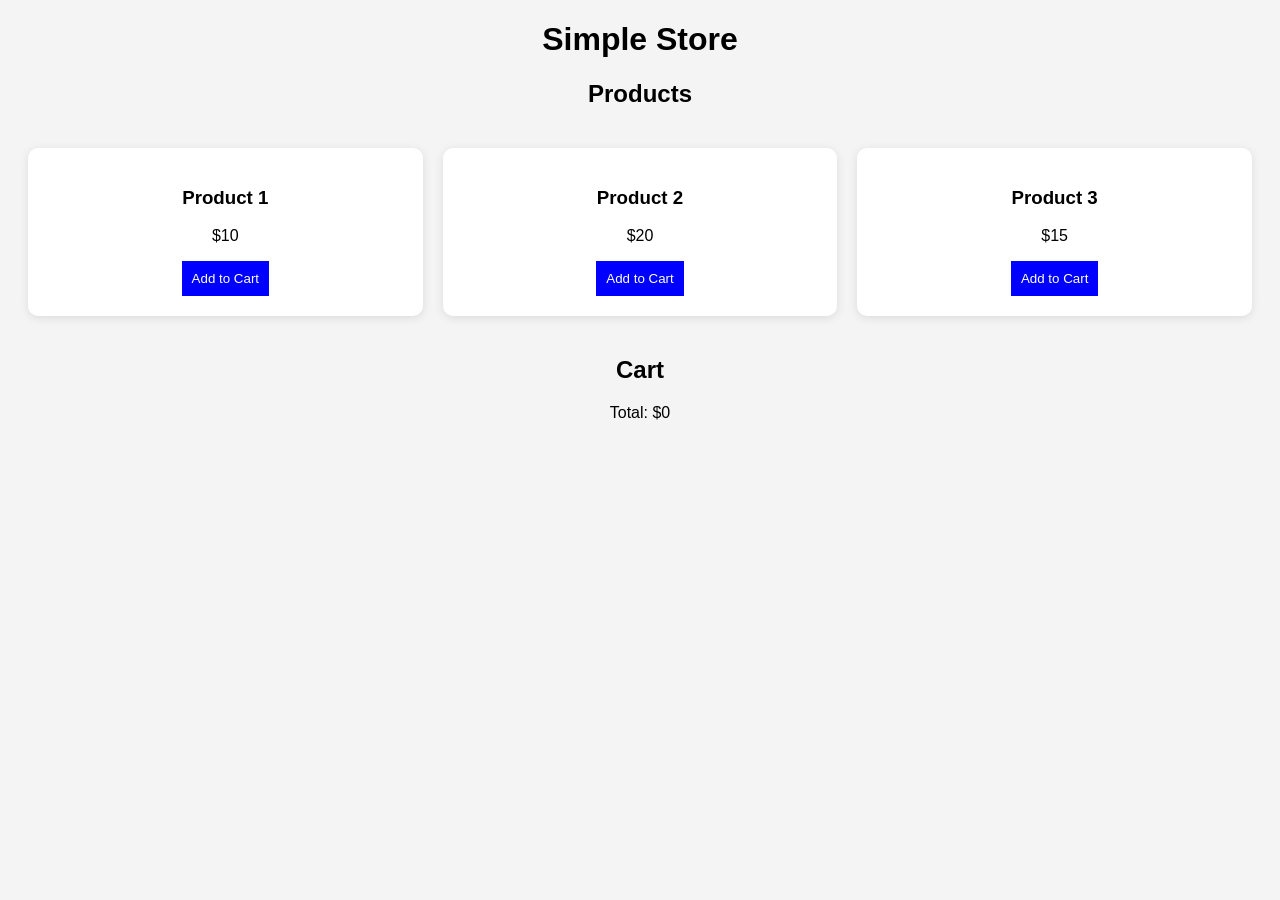
==== index.html @ 12640f28 "Added the html and js for cart for another web page" ====
<!DOCTYPE html>
<html lang="en">

<head>
<meta charset="UTF-8">
<title>Simple Store</title>

<link rel="stylesheet" href="css/style.css">

</head>

<body>

<div class="container">

<h1>Simple Store</h1>

<h2>Products</h2>

<div class="products">

<div class="card">
<h3>Product 1</h3>
<p>$10</p>
<button onclick="addToCart('Product 1',10)">Add to Cart</button>
</div>

<div class="card">
<h3>Product 2</h3>
<p>$20</p>
<button onclick="addToCart('Product 2',20)">Add to Cart</button>
</div>

<div class="card">
<h3>Product 3</h3>
<p>$15</p>
<button onclick="addToCart('Product 3',15)">Add to Cart</button>
</div>

</div>

<h2>Cart</h2>

<div id="cart"></div>

<p class="total">Total: $<span id="total">0</span></p>

</div>

<script src="js/script.js"></script>

</body>
</html>
---- css/style.css ----
body{
font-family: Arial;
background:#f4f4f4;
text-align:center;
}

.products{
display:grid;
grid-template-columns:repeat(3,1fr);
gap:20px;
padding:20px;
}

.card{
background:white;
padding:20px;
border-radius:10px;
box-shadow:0 2px 10px rgba(0,0,0,0.1);
}

button{
padding:10px;
background:blue;
color:white;
border:none;
cursor:pointer;
}

button:hover{
background:darkblue;
}
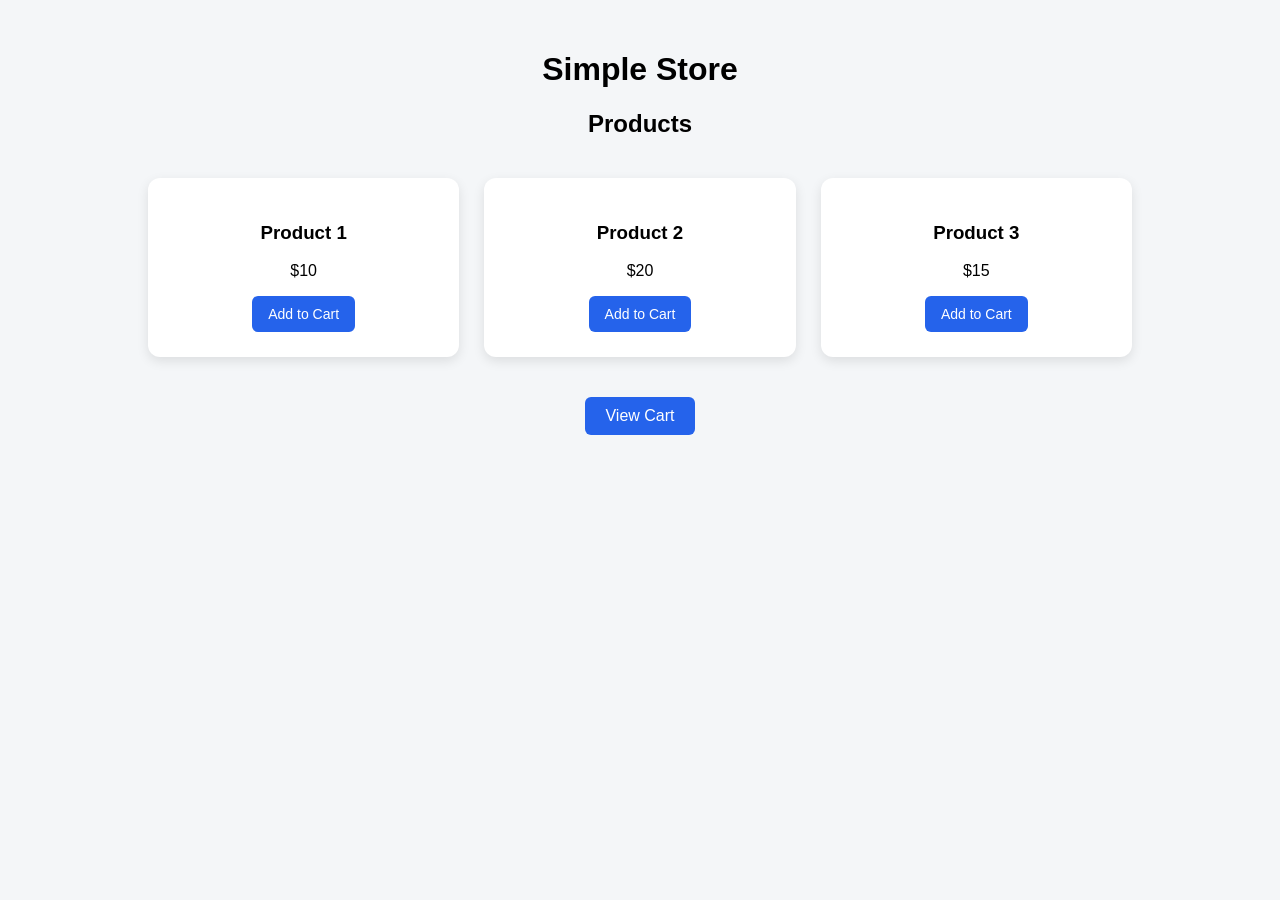
==== commit cf4e7022: "Did changes to the file structure" ====
--- a/index.html
+++ b/index.html
@@ -1,14 +1,10 @@
 <!DOCTYPE html>
 <html lang="en">
-
 <head>
 <meta charset="UTF-8">
 <title>Simple Store</title>
-
 <link rel="stylesheet" href="css/style.css">
-
 </head>
-
 <body>
 
 <div class="container">
@@ -39,15 +35,11 @@
 
 </div>
 
-<h2>Cart</h2>
-
-<div id="cart"></div>
-
-<p class="total">Total: $<span id="total">0</span></p>
+<!-- Go to Cart -->
+<a href="cart.html" class="go-cart">View Cart</a>
 
 </div>
 
 <script src="js/script.js"></script>
-
 </body>
 </html>
--- a/css/style.css
+++ b/css/style.css
@@ -1,31 +1,108 @@
+/* Body */
 body{
-font-family: Arial;
-background:#f4f4f4;
-text-align:center;
+font-family: Arial, sans-serif;
+background:#f4f6f8;
+margin:0;
+padding:0;
 }
 
+/* Center container */
+.container{
+width:80%;
+margin:auto;
+text-align:center;
+padding-top:30px;
+}
+
+/* Products grid */
 .products{
 display:grid;
 grid-template-columns:repeat(3,1fr);
-gap:20px;
+gap:25px;
 padding:20px;
 }
 
+/* Product card */
 .card{
 background:white;
-padding:20px;
-border-radius:10px;
-box-shadow:0 2px 10px rgba(0,0,0,0.1);
+padding:25px;
+border-radius:12px;
+box-shadow:0 4px 12px rgba(0,0,0,0.1);
+transition:transform 0.2s;
 }
 
+/* Card hover */
+.card:hover{
+transform:translateY(-5px);
+}
+
+/* Buttons */
 button{
-padding:10px;
-background:blue;
+padding:10px 16px;
+background:#2563eb;
 color:white;
 border:none;
+border-radius:6px;
 cursor:pointer;
+font-size:14px;
+transition:background 0.2s;
 }
 
 button:hover{
-background:darkblue;
+background:#1e4ed8;
+}
+
+/* Cart items */
+#cart{
+background:white;
+width:60%;
+margin:20px auto;
+padding:20px;
+border-radius:10px;
+box-shadow:0 4px 10px rgba(0,0,0,0.08);
+}
+
+.cart-item{
+display:flex;
+justify-content:space-between;
+align-items:center;
+margin:10px 0;
+}
+
+.total{
+font-weight:bold;
+font-size:18px;
+margin-top:20px;
+}
+
+/* Navigation links */
+.go-cart{
+display:inline-block;
+margin-top:20px;
+padding:10px 20px;
+background:#2563eb;
+color:white;
+border-radius:6px;
+text-decoration:none;
+transition: background 0.2s;
+}
+
+.go-cart:hover{
+background:#1e4ed8;
+}
+
+/* Clear cart button */
+.clear-btn{
+margin-top:10px;
+padding:10px 16px;
+background:#dc2626;
+color:white;
+border:none;
+border-radius:6px;
+cursor:pointer;
+transition:background 0.2s;
+}
+
+.clear-btn:hover{
+background:#b91c1c;
 }
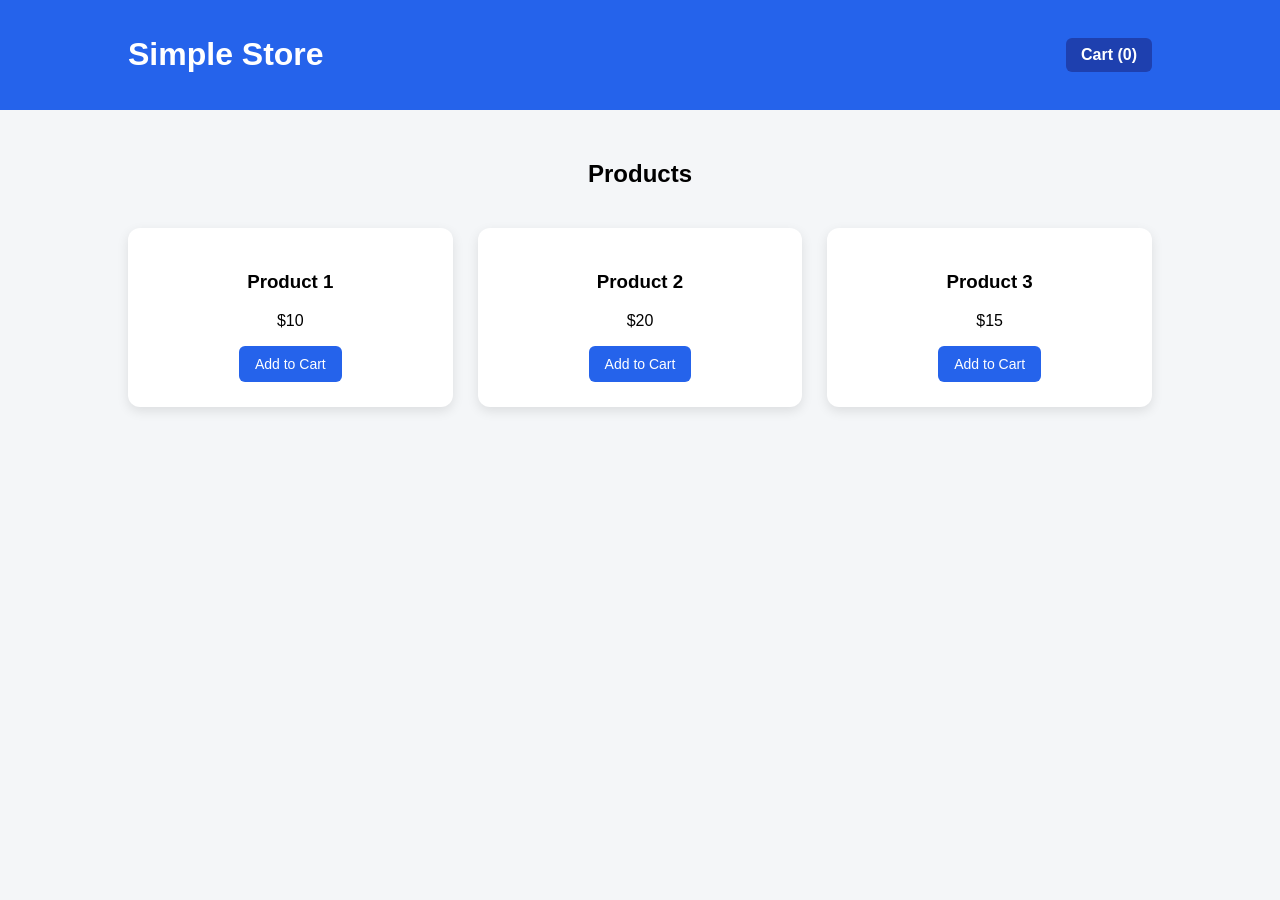
==== commit ff229fa0: "Did some changes to overall files" ====
--- a/index.html
+++ b/index.html
@@ -7,9 +7,15 @@
 </head>
 <body>
 
+<header>
+    <div class="header-container">
+        <h1>Simple Store</h1>
+        <a href="cart.html" class="cart-link">Cart (<span id="cart-count">0</span>)</a>
+    </div>
+</header>
+
+<main>
 <div class="container">
-
-<h1>Simple Store</h1>
 
 <h2>Products</h2>
 
@@ -34,11 +40,8 @@
 </div>
 
 </div>
-
-<!-- Go to Cart -->
-<a href="cart.html" class="go-cart">View Cart</a>
-
 </div>
+</main>
 
 <script src="js/script.js"></script>
 </body>
--- a/css/style.css
+++ b/css/style.css
@@ -1,108 +1,131 @@
 /* Body */
 body{
-font-family: Arial, sans-serif;
-background:#f4f6f8;
-margin:0;
-padding:0;
+    font-family: Arial, sans-serif;
+    background:#f4f6f8;
+    margin:0;
+    padding:0;
 }
 
-/* Center container */
+/* Header */
+header {
+    background: #2563eb;
+    color: white;
+    padding: 15px 0;
+    text-align: center; 
+}
+
+.header-container {
+    width: 80%;
+    margin: auto;
+    display: flex;
+    justify-content: space-between;
+    align-items: center;
+}
+
+.cart-link {
+    color: white;
+    text-decoration: none;
+    font-weight: bold;
+    background: #1e40af;
+    padding: 8px 15px;
+    border-radius: 6px;
+    transition: background 0.2s;
+}
+
+.cart-link:hover {
+    background: #1e3a8a;
+}
+
+/* Main container */
 .container{
-width:80%;
-margin:auto;
-text-align:center;
-padding-top:30px;
+    width:80%;
+    margin:auto;
+    text-align:center;
+    padding:30px 0;
 }
 
 /* Products grid */
 .products{
-display:grid;
-grid-template-columns:repeat(3,1fr);
-gap:25px;
-padding:20px;
+    display:grid;
+    grid-template-columns:repeat(auto-fit, minmax(200px, 1fr));
+    gap:25px;
+    padding:20px 0;
 }
 
 /* Product card */
 .card{
-background:white;
-padding:25px;
-border-radius:12px;
-box-shadow:0 4px 12px rgba(0,0,0,0.1);
-transition:transform 0.2s;
+    background:white;
+    padding:25px;
+    border-radius:12px;
+    box-shadow:0 4px 12px rgba(0,0,0,0.1);
+    transition:transform 0.2s;
 }
 
-/* Card hover */
 .card:hover{
-transform:translateY(-5px);
+    transform:translateY(-5px);
 }
 
 /* Buttons */
 button{
-padding:10px 16px;
-background:#2563eb;
-color:white;
-border:none;
-border-radius:6px;
-cursor:pointer;
-font-size:14px;
-transition:background 0.2s;
+    padding:10px 16px;
+    background:#2563eb;
+    color:white;
+    border:none;
+    border-radius:6px;
+    cursor:pointer;
+    font-size:14px;
+    transition:background 0.2s;
 }
 
 button:hover{
-background:#1e4ed8;
+    background:#1e4ed8;
 }
 
 /* Cart items */
 #cart{
-background:white;
-width:60%;
-margin:20px auto;
-padding:20px;
-border-radius:10px;
-box-shadow:0 4px 10px rgba(0,0,0,0.08);
+    background:white;
+    width:60%;
+    margin:20px auto;
+    padding:20px;
+    border-radius:10px;
+    box-shadow:0 4px 10px rgba(0,0,0,0.08);
 }
 
 .cart-item{
-display:flex;
-justify-content:space-between;
-align-items:center;
-margin:10px 0;
+    display:flex;
+    justify-content:space-between;
+    align-items:center;
+    margin:10px 0;
 }
 
 .total{
-font-weight:bold;
-font-size:18px;
-margin-top:20px;
-}
-
-/* Navigation links */
-.go-cart{
-display:inline-block;
-margin-top:20px;
-padding:10px 20px;
-background:#2563eb;
-color:white;
-border-radius:6px;
-text-decoration:none;
-transition: background 0.2s;
-}
-
-.go-cart:hover{
-background:#1e4ed8;
+    font-weight:bold;
+    font-size:18px;
+    margin-top:20px;
 }
 
 /* Clear cart button */
 .clear-btn{
-margin-top:10px;
-padding:10px 16px;
-background:#dc2626;
-color:white;
-border:none;
-border-radius:6px;
-cursor:pointer;
-transition:background 0.2s;
+    margin-top:10px;
+    padding:10px 16px;
+    background:#dc2626;
+    color:white;
+    border:none;
+    border-radius:6px;
+    cursor:pointer;
+    transition:background 0.2s;
 }
 
 .clear-btn:hover{
-background:#b91c1c;
+    background:#b91c1c;
+}
+
+/* Responsive */
+@media(max-width:768px){
+    .products{
+        grid-template-columns:repeat(auto-fit, minmax(150px, 1fr));
+    }
+    #cart{
+        width:90%;
+    }
 }
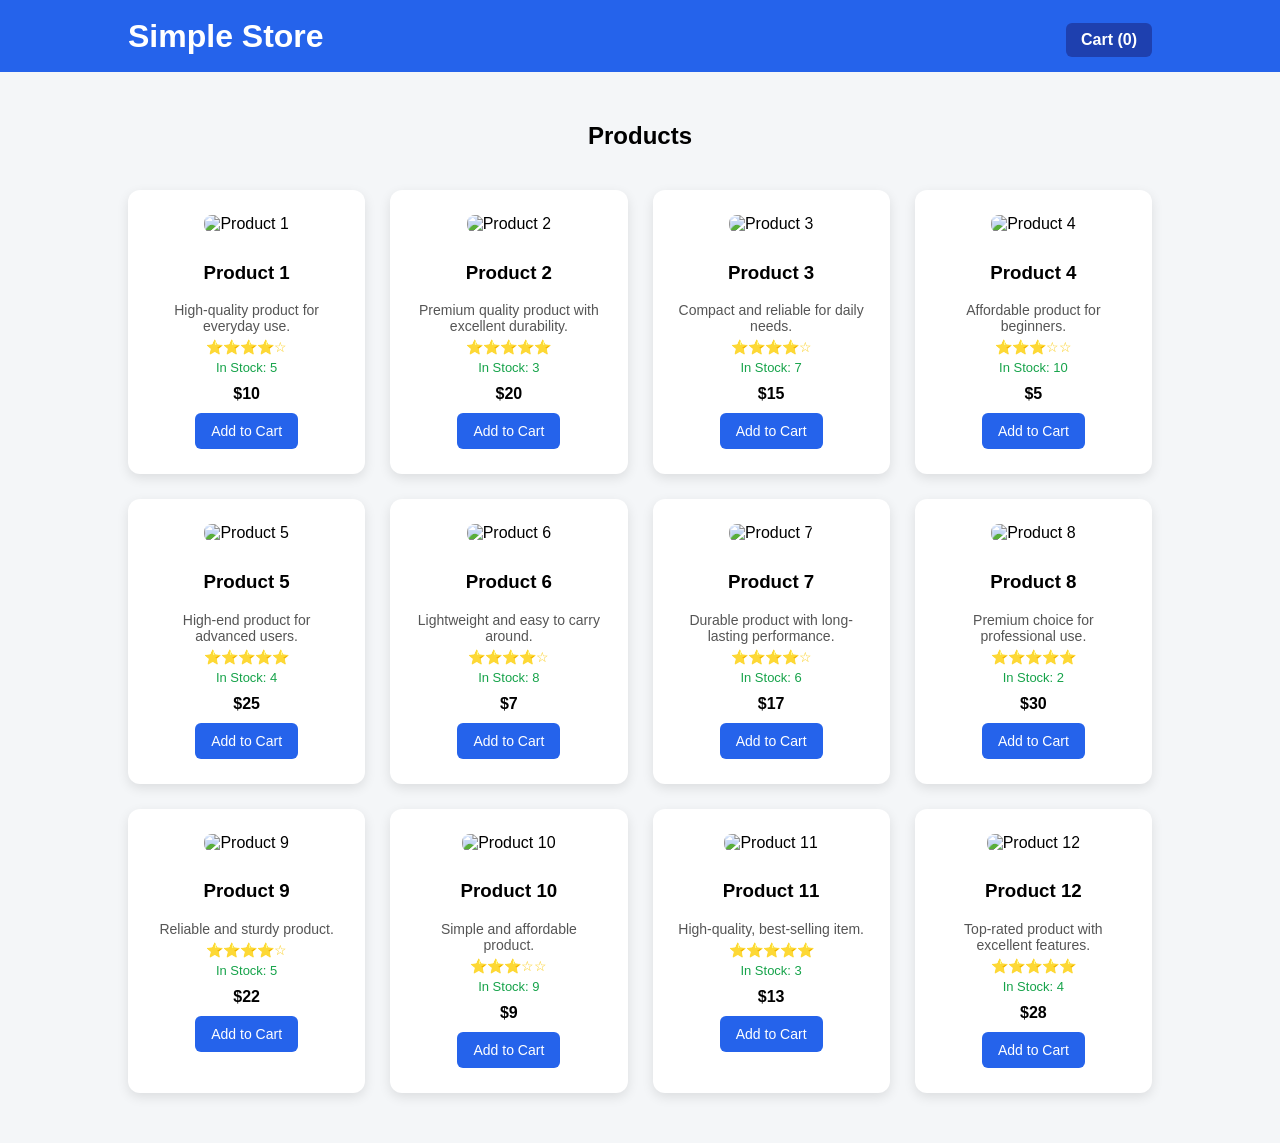
==== commit 8ea00588: "Added more items with descriptions" ====
--- a/index.html
+++ b/index.html
@@ -21,22 +21,136 @@
 
 <div class="products">
 
-<div class="card">
-<h3>Product 1</h3>
-<p>$10</p>
-<button onclick="addToCart('Product 1',10)">Add to Cart</button>
+<!-- Product 1 -->
+<div class="card" data-stock="5">
+    <img src="images/product1.jpg" alt="Product 1" class="product-img">
+    <h3>Product 1</h3>
+    <p class="description">High-quality product for everyday use.</p>
+    <p class="rating">⭐⭐⭐⭐☆</p>
+    <p class="stock">In Stock: <span class="stock-count">5</span></p>
+    <p class="price">$10</p>
+    <button onclick="addToCart(this)">Add to Cart</button>
 </div>
 
-<div class="card">
-<h3>Product 2</h3>
-<p>$20</p>
-<button onclick="addToCart('Product 2',20)">Add to Cart</button>
+<!-- Product 2 -->
+<div class="card" data-stock="3">
+    <img src="images/product2.jpg" alt="Product 2" class="product-img">
+    <h3>Product 2</h3>
+    <p class="description">Premium quality product with excellent durability.</p>
+    <p class="rating">⭐⭐⭐⭐⭐</p>
+    <p class="stock">In Stock: <span class="stock-count">3</span></p>
+    <p class="price">$20</p>
+    <button onclick="addToCart(this)">Add to Cart</button>
 </div>
 
-<div class="card">
-<h3>Product 3</h3>
-<p>$15</p>
-<button onclick="addToCart('Product 3',15)">Add to Cart</button>
+<!-- Product 3 -->
+<div class="card" data-stock="7">
+    <img src="images/product3.jpg" alt="Product 3" class="product-img">
+    <h3>Product 3</h3>
+    <p class="description">Compact and reliable for daily needs.</p>
+    <p class="rating">⭐⭐⭐⭐☆</p>
+    <p class="stock">In Stock: <span class="stock-count">7</span></p>
+    <p class="price">$15</p>
+    <button onclick="addToCart(this)">Add to Cart</button>
+</div>
+
+<!-- Product 4 -->
+<div class="card" data-stock="10">
+    <img src="images/product4.jpg" alt="Product 4" class="product-img">
+    <h3>Product 4</h3>
+    <p class="description">Affordable product for beginners.</p>
+    <p class="rating">⭐⭐⭐☆☆</p>
+    <p class="stock">In Stock: <span class="stock-count">10</span></p>
+    <p class="price">$5</p>
+    <button onclick="addToCart(this)">Add to Cart</button>
+</div>
+
+<!-- Product 5 -->
+<div class="card" data-stock="4">
+    <img src="images/product5.jpg" alt="Product 5" class="product-img">
+    <h3>Product 5</h3>
+    <p class="description">High-end product for advanced users.</p>
+    <p class="rating">⭐⭐⭐⭐⭐</p>
+    <p class="stock">In Stock: <span class="stock-count">4</span></p>
+    <p class="price">$25</p>
+    <button onclick="addToCart(this)">Add to Cart</button>
+</div>
+
+<!-- Product 6 -->
+<div class="card" data-stock="8">
+    <img src="images/product6.jpg" alt="Product 6" class="product-img">
+    <h3>Product 6</h3>
+    <p class="description">Lightweight and easy to carry around.</p>
+    <p class="rating">⭐⭐⭐⭐☆</p>
+    <p class="stock">In Stock: <span class="stock-count">8</span></p>
+    <p class="price">$7</p>
+    <button onclick="addToCart(this)">Add to Cart</button>
+</div>
+
+<!-- Product 7 -->
+<div class="card" data-stock="6">
+    <img src="images/product7.jpg" alt="Product 7" class="product-img">
+    <h3>Product 7</h3>
+    <p class="description">Durable product with long-lasting performance.</p>
+    <p class="rating">⭐⭐⭐⭐☆</p>
+    <p class="stock">In Stock: <span class="stock-count">6</span></p>
+    <p class="price">$17</p>
+    <button onclick="addToCart(this)">Add to Cart</button>
+</div>
+
+<!-- Product 8 -->
+<div class="card" data-stock="2">
+    <img src="images/product8.jpg" alt="Product 8" class="product-img">
+    <h3>Product 8</h3>
+    <p class="description">Premium choice for professional use.</p>
+    <p class="rating">⭐⭐⭐⭐⭐</p>
+    <p class="stock">In Stock: <span class="stock-count">2</span></p>
+    <p class="price">$30</p>
+    <button onclick="addToCart(this)">Add to Cart</button>
+</div>
+
+<!-- Product 9 -->
+<div class="card" data-stock="5">
+    <img src="images/product9.jpg" alt="Product 9" class="product-img">
+    <h3>Product 9</h3>
+    <p class="description">Reliable and sturdy product.</p>
+    <p class="rating">⭐⭐⭐⭐☆</p>
+    <p class="stock">In Stock: <span class="stock-count">5</span></p>
+    <p class="price">$22</p>
+    <button onclick="addToCart(this)">Add to Cart</button>
+</div>
+
+<!-- Product 10 -->
+<div class="card" data-stock="9">
+    <img src="images/product10.jpg" alt="Product 10" class="product-img">
+    <h3>Product 10</h3>
+    <p class="description">Simple and affordable product.</p>
+    <p class="rating">⭐⭐⭐☆☆</p>
+    <p class="stock">In Stock: <span class="stock-count">9</span></p>
+    <p class="price">$9</p>
+    <button onclick="addToCart(this)">Add to Cart</button>
+</div>
+
+<!-- Product 11 -->
+<div class="card" data-stock="3">
+    <img src="images/product11.jpg" alt="Product 11" class="product-img">
+    <h3>Product 11</h3>
+    <p class="description">High-quality, best-selling item.</p>
+    <p class="rating">⭐⭐⭐⭐⭐</p>
+    <p class="stock">In Stock: <span class="stock-count">3</span></p>
+    <p class="price">$13</p>
+    <button onclick="addToCart(this)">Add to Cart</button>
+</div>
+
+<!-- Product 12 -->
+<div class="card" data-stock="4">
+    <img src="images/product12.jpg" alt="Product 12" class="product-img">
+    <h3>Product 12</h3>
+    <p class="description">Top-rated product with excellent features.</p>
+    <p class="rating">⭐⭐⭐⭐⭐</p>
+    <p class="stock">In Stock: <span class="stock-count">4</span></p>
+    <p class="price">$28</p>
+    <button onclick="addToCart(this)">Add to Cart</button>
 </div>
 
 </div>
--- a/css/style.css
+++ b/css/style.css
@@ -1,4 +1,4 @@
-/* Body */
+
 body{
     font-family: Arial, sans-serif;
     background:#f4f6f8;
@@ -11,18 +11,23 @@
     background: #2563eb;
     color: white;
     padding: 15px 0;
-    text-align: center; 
 }
 
 .header-container {
     width: 80%;
     margin: auto;
     display: flex;
-    justify-content: space-between;
+    justify-content: space-between; /* left-right alignment */
     align-items: center;
 }
 
+header h1 {
+    margin:0;
+}
+
 .cart-link {
+    display: inline-block;
+    margin-top: 8px; /* space below title */
     color: white;
     text-decoration: none;
     font-weight: bold;
@@ -44,7 +49,8 @@
     padding:30px 0;
 }
 
-/* Products grid */
+/* ---------------------------------- */
+/* Products Grid */
 .products{
     display:grid;
     grid-template-columns:repeat(auto-fit, minmax(200px, 1fr));
@@ -65,6 +71,43 @@
     transform:translateY(-5px);
 }
 
+/* Product image */
+.product-img{
+    width:100%;
+    height:180px;
+    object-fit:cover;
+    border-radius:8px;
+    margin-bottom:10px;
+}
+
+/* Product description */
+.description{
+    font-size:14px;
+    color:#555;
+    margin:5px 0;
+}
+
+/* Product rating */
+.rating{
+    color:#facc15; /* yellow stars */
+    font-size:14px;
+    margin:5px 0;
+}
+
+/* Stock info */
+.stock{
+    font-size:13px;
+    color:#16a34a; /* green */
+    margin:5px 0;
+}
+
+/* Price */
+.price{
+    font-weight:bold;
+    font-size:16px;
+    margin:10px 0;
+}
+
 /* Buttons */
 button{
     padding:10px 16px;
@@ -81,7 +124,24 @@
     background:#1e4ed8;
 }
 
-/* Cart items */
+/* Links styled as buttons */
+a.go-cart{
+    display:inline-block;
+    margin-top:20px;
+    padding:10px 20px;
+    background:#2563eb;
+    color:white;
+    border-radius:6px;
+    text-decoration:none;
+    transition: background 0.2s;
+}
+
+a.go-cart:hover{
+    background:#1e4ed8;
+}
+
+/* ---------------------------------- */
+/* Cart Page */
 #cart{
     background:white;
     width:60%;
@@ -91,13 +151,54 @@
     box-shadow:0 4px 10px rgba(0,0,0,0.08);
 }
 
+/* Cart items */
 .cart-item{
     display:flex;
     justify-content:space-between;
     align-items:center;
-    margin:10px 0;
-}
-
+    padding:10px 0;
+    border-bottom:1px solid #e0e0e0;
+}
+
+.cart-item-left{
+    display:flex;
+    align-items:center;
+}
+
+.cart-item-right{
+    display:flex;
+    align-items:center;
+    gap:10px;
+}
+
+/* Cart item image */
+.cart-img{
+    width:80px;
+    height:80px;
+    object-fit:cover;
+    border-radius:6px;
+    margin-right:10px;
+}
+
+.cart-name{
+    font-weight:bold;
+    margin:0;
+}
+
+.cart-price{
+    margin:0;
+    color:#2563eb;
+}
+
+/* Quantity input */
+.cart-item-right input[type=number]{
+    width:50px;
+    padding:5px;
+    border-radius:5px;
+    border:1px solid #ccc;
+}
+
+/* Total amount */
 .total{
     font-weight:bold;
     font-size:18px;
@@ -120,7 +221,6 @@
     background:#b91c1c;
 }
 
-/* Responsive */
 @media(max-width:768px){
     .products{
         grid-template-columns:repeat(auto-fit, minmax(150px, 1fr));
@@ -128,4 +228,11 @@
     #cart{
         width:90%;
     }
+    .cart-item{
+        flex-direction:column;
+        align-items:flex-start;
+    }
+    .cart-item-right{
+        margin-top:10px;
+    }
 }
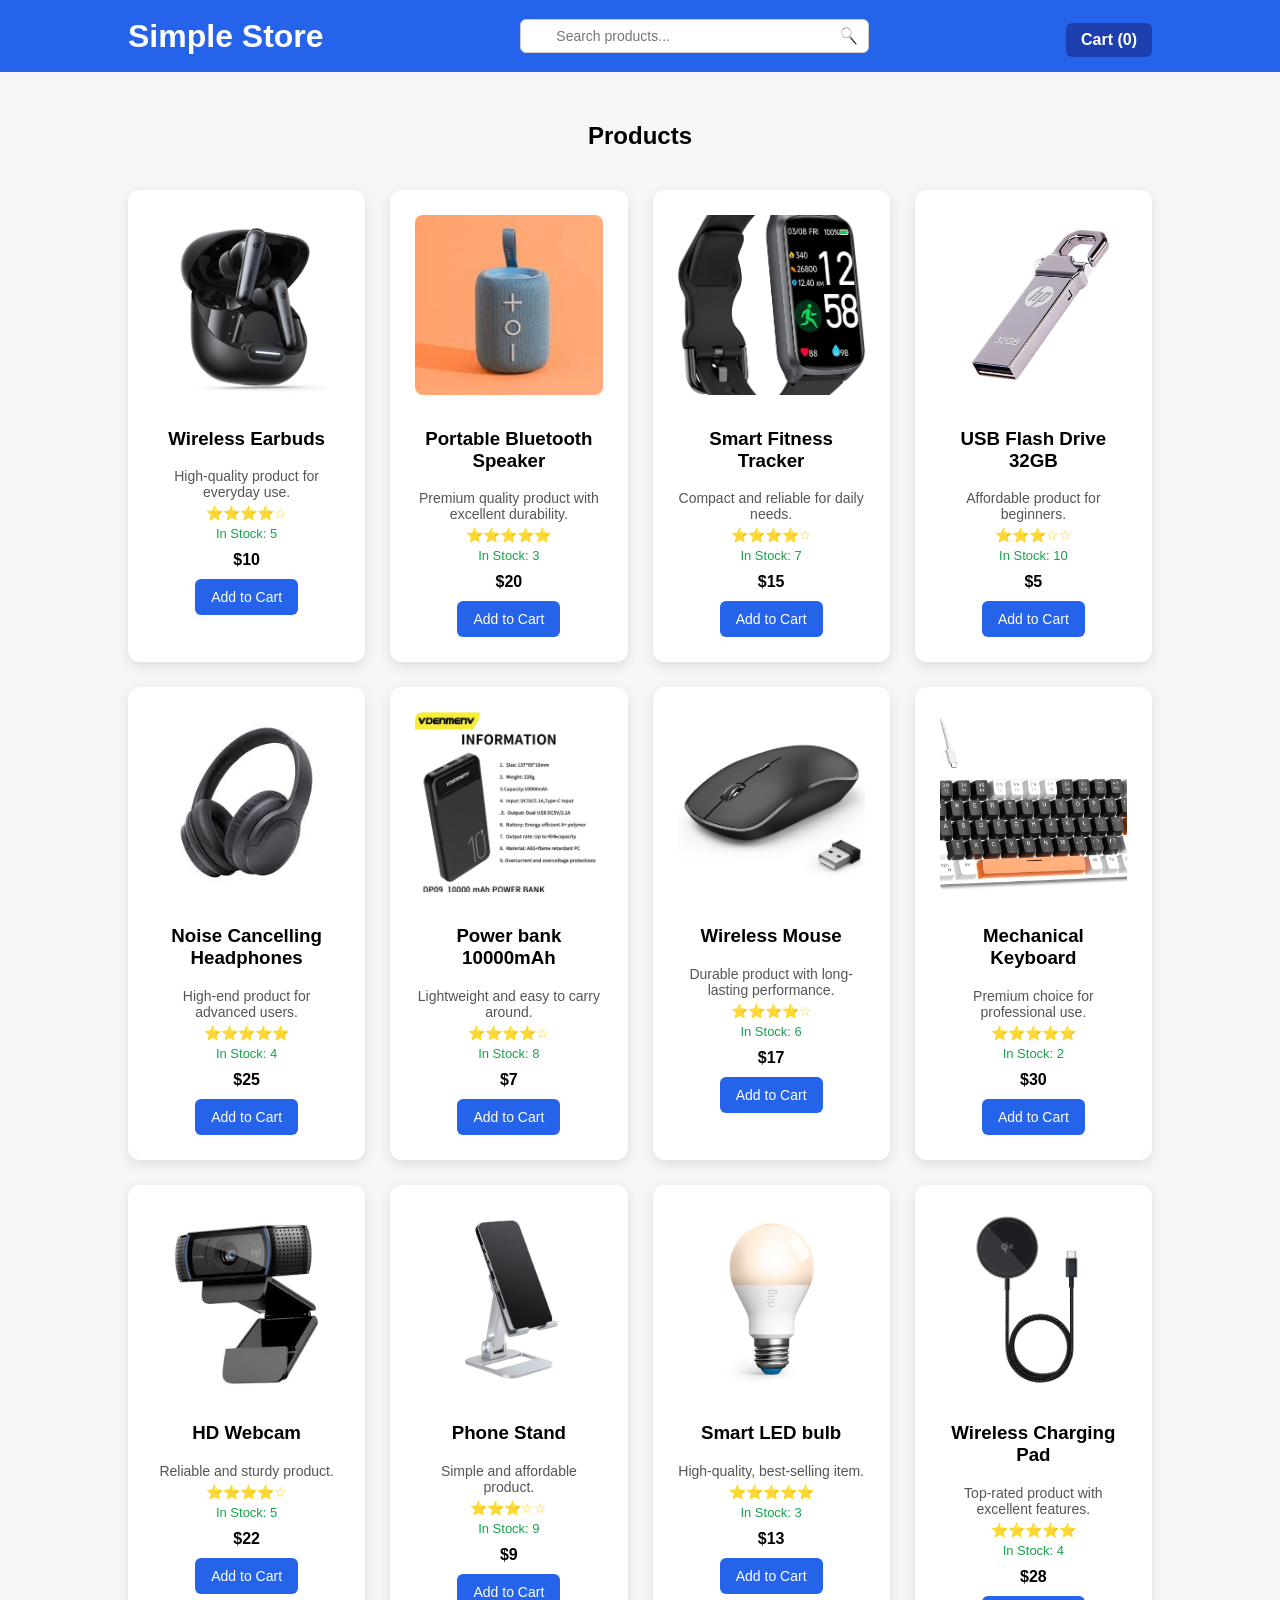
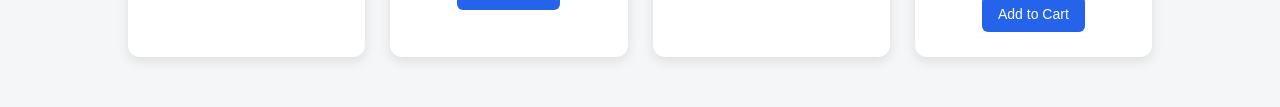
==== commit 63ceb636: "Added hover effect and number of items to be shown in the cart page" ====
--- a/index.html
+++ b/index.html
@@ -10,9 +10,14 @@
 <header>
     <div class="header-container">
         <h1>Simple Store</h1>
+
+        <!-- Search Bar -->
+        <input type="text" id="searchInput" placeholder="Search products..." onkeyup="searchProducts()">
+
         <a href="cart.html" class="cart-link">Cart (<span id="cart-count">0</span>)</a>
     </div>
 </header>
+
 
 <main>
 <div class="container">
@@ -23,8 +28,8 @@
 
 <!-- Product 1 -->
 <div class="card" data-stock="5">
-    <img src="images/product1.jpg" alt="Product 1" class="product-img">
-    <h3>Product 1</h3>
+    <img src="images/product1.jpg" alt="Wireless Earbuds" class="product-img">
+    <h3>Wireless Earbuds</h3>
     <p class="description">High-quality product for everyday use.</p>
     <p class="rating">⭐⭐⭐⭐☆</p>
     <p class="stock">In Stock: <span class="stock-count">5</span></p>
@@ -34,8 +39,8 @@
 
 <!-- Product 2 -->
 <div class="card" data-stock="3">
-    <img src="images/product2.jpg" alt="Product 2" class="product-img">
-    <h3>Product 2</h3>
+    <img src="images/product2.jpg" alt="Portable Bluetooth Speaker" class="product-img">
+    <h3>Portable Bluetooth Speaker</h3>
     <p class="description">Premium quality product with excellent durability.</p>
     <p class="rating">⭐⭐⭐⭐⭐</p>
     <p class="stock">In Stock: <span class="stock-count">3</span></p>
@@ -45,8 +50,8 @@
 
 <!-- Product 3 -->
 <div class="card" data-stock="7">
-    <img src="images/product3.jpg" alt="Product 3" class="product-img">
-    <h3>Product 3</h3>
+    <img src="images/product3.jpg" alt="Smart Fitness Tracker" class="product-img">
+    <h3>Smart Fitness Tracker</h3>
     <p class="description">Compact and reliable for daily needs.</p>
     <p class="rating">⭐⭐⭐⭐☆</p>
     <p class="stock">In Stock: <span class="stock-count">7</span></p>
@@ -56,8 +61,8 @@
 
 <!-- Product 4 -->
 <div class="card" data-stock="10">
-    <img src="images/product4.jpg" alt="Product 4" class="product-img">
-    <h3>Product 4</h3>
+    <img src="images/product4.jpg" alt="USB Flash Drive 32GB" class="product-img">
+    <h3>USB Flash Drive 32GB</h3>
     <p class="description">Affordable product for beginners.</p>
     <p class="rating">⭐⭐⭐☆☆</p>
     <p class="stock">In Stock: <span class="stock-count">10</span></p>
@@ -67,8 +72,8 @@
 
 <!-- Product 5 -->
 <div class="card" data-stock="4">
-    <img src="images/product5.jpg" alt="Product 5" class="product-img">
-    <h3>Product 5</h3>
+    <img src="images/product5.jpg" alt="Noise Cancelling Headphones" class="product-img">
+    <h3>Noise Cancelling Headphones</h3>
     <p class="description">High-end product for advanced users.</p>
     <p class="rating">⭐⭐⭐⭐⭐</p>
     <p class="stock">In Stock: <span class="stock-count">4</span></p>
@@ -78,8 +83,8 @@
 
 <!-- Product 6 -->
 <div class="card" data-stock="8">
-    <img src="images/product6.jpg" alt="Product 6" class="product-img">
-    <h3>Product 6</h3>
+    <img src="images/product6.jpg" alt="Power bank 10000mAh" class="product-img">
+    <h3>Power bank 10000mAh</h3>
     <p class="description">Lightweight and easy to carry around.</p>
     <p class="rating">⭐⭐⭐⭐☆</p>
     <p class="stock">In Stock: <span class="stock-count">8</span></p>
@@ -89,8 +94,8 @@
 
 <!-- Product 7 -->
 <div class="card" data-stock="6">
-    <img src="images/product7.jpg" alt="Product 7" class="product-img">
-    <h3>Product 7</h3>
+    <img src="images/product7.jpg" alt="Wireless Mouse" class="product-img">
+    <h3>Wireless Mouse</h3>
     <p class="description">Durable product with long-lasting performance.</p>
     <p class="rating">⭐⭐⭐⭐☆</p>
     <p class="stock">In Stock: <span class="stock-count">6</span></p>
@@ -100,8 +105,8 @@
 
 <!-- Product 8 -->
 <div class="card" data-stock="2">
-    <img src="images/product8.jpg" alt="Product 8" class="product-img">
-    <h3>Product 8</h3>
+    <img src="images/product8.jpg" alt="Mechanical Keyboard" class="product-img">
+    <h3>Mechanical Keyboard</h3>
     <p class="description">Premium choice for professional use.</p>
     <p class="rating">⭐⭐⭐⭐⭐</p>
     <p class="stock">In Stock: <span class="stock-count">2</span></p>
@@ -111,8 +116,8 @@
 
 <!-- Product 9 -->
 <div class="card" data-stock="5">
-    <img src="images/product9.jpg" alt="Product 9" class="product-img">
-    <h3>Product 9</h3>
+    <img src="images/product9.jpg" alt="HD Webcam" class="product-img">
+    <h3>HD Webcam</h3>
     <p class="description">Reliable and sturdy product.</p>
     <p class="rating">⭐⭐⭐⭐☆</p>
     <p class="stock">In Stock: <span class="stock-count">5</span></p>
@@ -122,8 +127,8 @@
 
 <!-- Product 10 -->
 <div class="card" data-stock="9">
-    <img src="images/product10.jpg" alt="Product 10" class="product-img">
-    <h3>Product 10</h3>
+    <img src="images/product10.jpg" alt="Phone Stand" class="product-img">
+    <h3>Phone Stand</h3>
     <p class="description">Simple and affordable product.</p>
     <p class="rating">⭐⭐⭐☆☆</p>
     <p class="stock">In Stock: <span class="stock-count">9</span></p>
@@ -133,8 +138,8 @@
 
 <!-- Product 11 -->
 <div class="card" data-stock="3">
-    <img src="images/product11.jpg" alt="Product 11" class="product-img">
-    <h3>Product 11</h3>
+    <img src="images/product11.jpg" alt="Smart LED bulb" class="product-img">
+    <h3>Smart LED bulb</h3>
     <p class="description">High-quality, best-selling item.</p>
     <p class="rating">⭐⭐⭐⭐⭐</p>
     <p class="stock">In Stock: <span class="stock-count">3</span></p>
@@ -144,8 +149,8 @@
 
 <!-- Product 12 -->
 <div class="card" data-stock="4">
-    <img src="images/product12.jpg" alt="Product 12" class="product-img">
-    <h3>Product 12</h3>
+    <img src="images/product12.jpg" alt="Wireless Charging Pad" class="product-img">
+    <h3>Wireless Charging Pad</h3>
     <p class="description">Top-rated product with excellent features.</p>
     <p class="rating">⭐⭐⭐⭐⭐</p>
     <p class="stock">In Stock: <span class="stock-count">4</span></p>
--- a/css/style.css
+++ b/css/style.css
@@ -13,12 +13,36 @@
     padding: 15px 0;
 }
 
-.header-container {
-    width: 80%;
-    margin: auto;
-    display: flex;
-    justify-content: space-between; /* left-right alignment */
-    align-items: center;
+.header-container{
+    width:80%;
+    margin:auto;
+    display:flex;
+    align-items:center;
+    justify-content:space-between;
+}
+#searchInput {
+    width: 300px;
+    padding: 8px 12px 8px 35px; /* top 8px, right 12px, bottom 8px, left 35px for icon */
+    border-radius: 6px;
+    border: 1px solid #ccc;
+    font-size: 14px;
+    background-image: url('../images/search-icon.jpg'); 
+    background-size: 18px 18px; /* size of icon */
+    background-repeat: no-repeat;
+    background-position: right 10px center; 
+}
+/* Responsive search bar */
+@media(max-width:768px){
+    #searchInput {
+        width: 150px;
+    }
+}
+
+/* Responsive search bar */
+@media(max-width:768px){
+    #searchInput{
+        width:150px;
+    }
 }
 
 header h1 {
@@ -160,6 +184,11 @@
     border-bottom:1px solid #e0e0e0;
 }
 
+.cart-item:hover {
+    background-color: #f0f4ff; /* Light blue background on hover */
+    transform: translateY(-3px); /* Slight lift effect */
+    box-shadow: 0 4px 12px rgba(0,0,0,0.1); /* Subtle shadow */
+}
 .cart-item-left{
     display:flex;
     align-items:center;
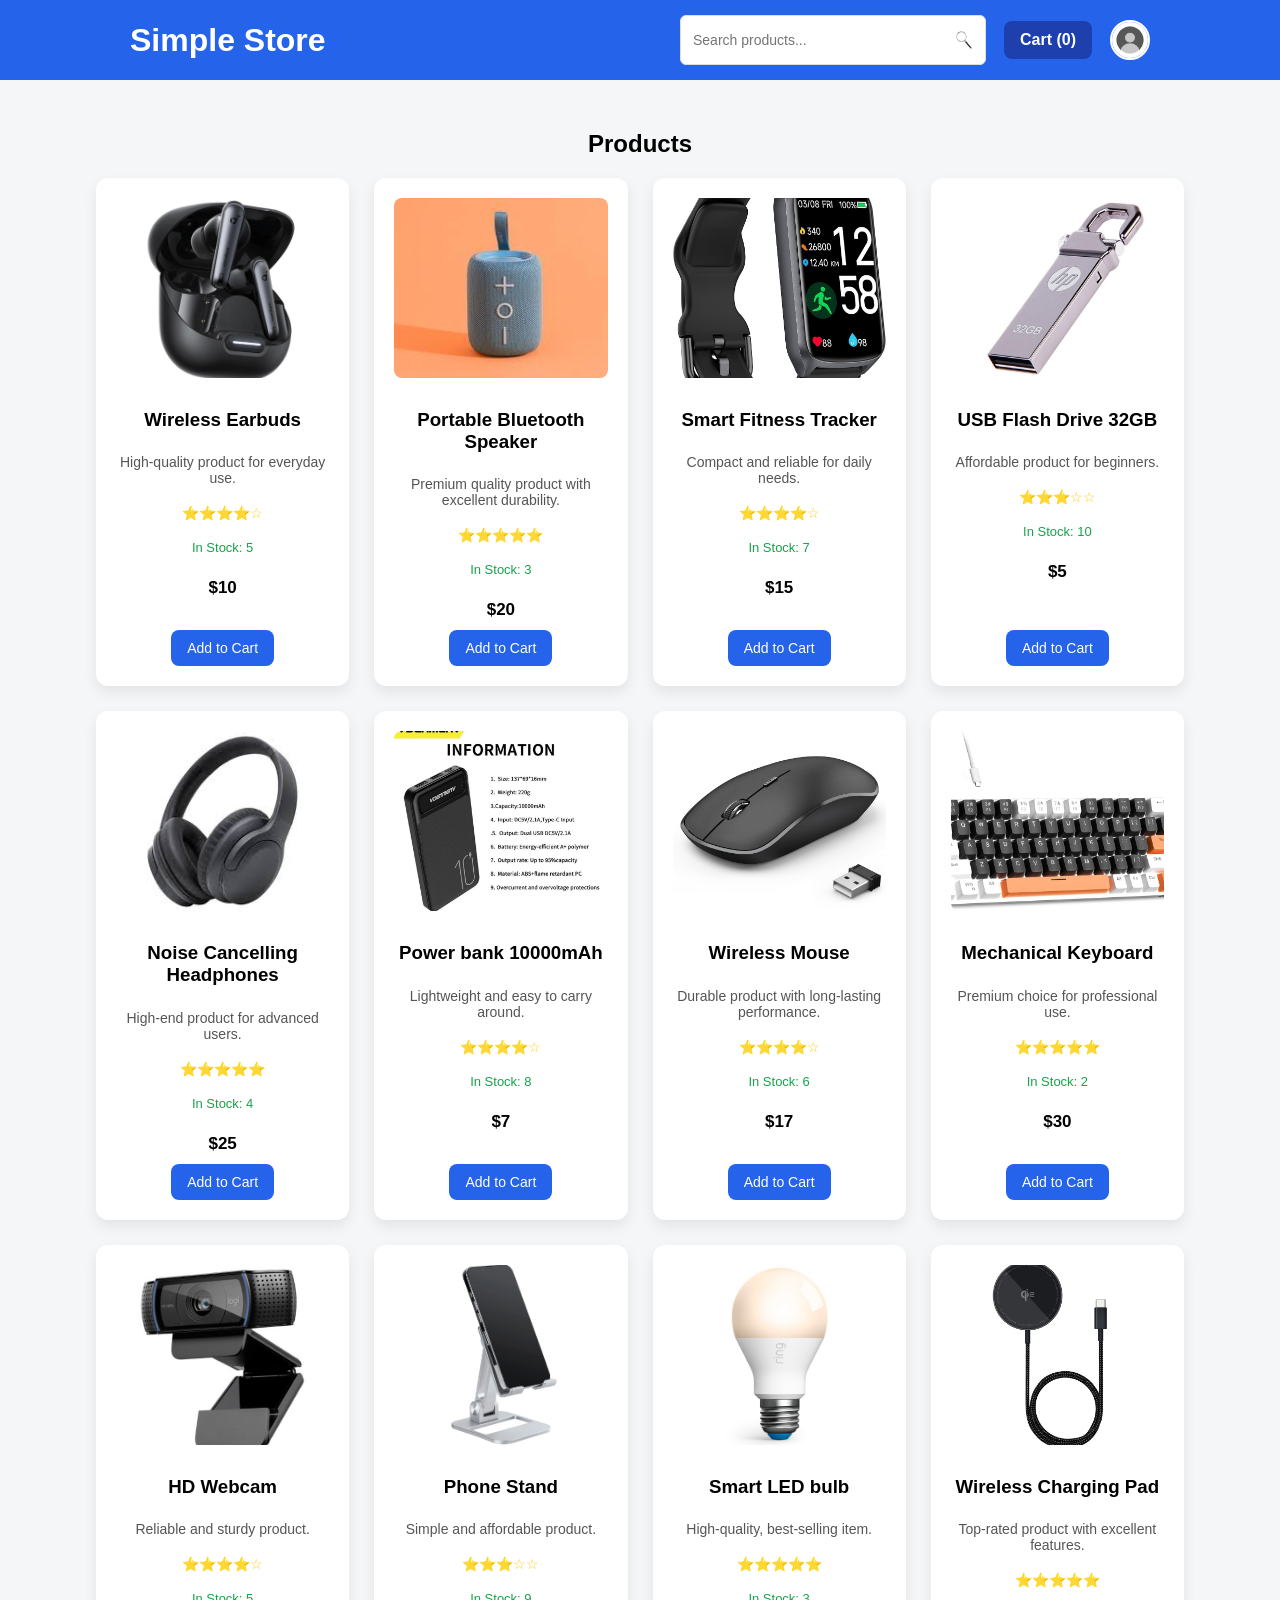
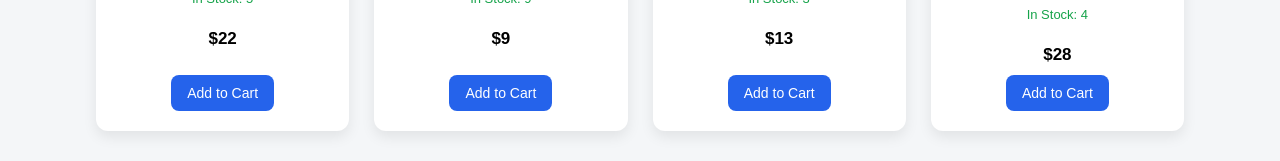
==== commit 3b46c33d: "Added a profile icon" ====
--- a/index.html
+++ b/index.html
@@ -8,14 +8,25 @@
 <body>
 
 <header>
-    <div class="header-container">
-        <h1>Simple Store</h1>
+  <div class="header-container">
 
-        <!-- Search Bar -->
-        <input type="text" id="searchInput" placeholder="Search products..." onkeyup="searchProducts()">
+    <h1>Simple Store</h1>
 
-        <a href="cart.html" class="cart-link">Cart (<span id="cart-count">0</span>)</a>
-    </div>
+     <div class="header-right">
+
+      <input type="text" id="searchInput" placeholder="Search products..." onkeyup="searchProducts()">
+
+       <a href="cart.html" class="cart-link">
+          Cart (<span id="cart-count">0</span>)
+       </a>
+
+       <a href="#" class="profile-icon">
+         <img src="images/profile.png" alt="Profile">
+       </a>
+
+     </div>
+
+  </div>
 </header>
 
 
--- a/css/style.css
+++ b/css/style.css
@@ -1,4 +1,4 @@
-
+/* ---------------- GLOBAL ---------------- */
 body{
     font-family: Arial, sans-serif;
     background:#f4f6f8;
@@ -6,262 +6,319 @@
     padding:0;
 }
 
-/* Header */
-header {
-    background: #2563eb;
-    color: white;
-    padding: 15px 0;
+/* ---------------- HEADER ---------------- */
+header{
+    background:#2563eb;
+    padding:15px 40px;
 }
 
 .header-container{
-    width:80%;
+    width:85%;
     margin:auto;
+    background-color: #2563eb;
     display:flex;
     align-items:center;
     justify-content:space-between;
 }
-#searchInput {
-    width: 300px;
-    padding: 8px 12px 8px 35px; /* top 8px, right 12px, bottom 8px, left 35px for icon */
-    border-radius: 6px;
-    border: 1px solid #ccc;
-    font-size: 14px;
-    background-image: url('../images/search-icon.jpg'); 
-    background-size: 18px 18px; /* size of icon */
-    background-repeat: no-repeat;
-    background-position: right 10px center; 
-}
-/* Responsive search bar */
-@media(max-width:768px){
-    #searchInput {
-        width: 150px;
-    }
-}
-
-/* Responsive search bar */
-@media(max-width:768px){
-    #searchInput{
-        width:150px;
-    }
-}
-
-header h1 {
+
+/* Right side header group */
+.header-right{
+    display:flex;
+    align-items:center;
+    gap:18px;
+}
+
+/* Store title */
+header h1{
     margin:0;
-}
-
-.cart-link {
-    display: inline-block;
-    margin-top: 8px; /* space below title */
-    color: white;
-    text-decoration: none;
-    font-weight: bold;
-    background: #1e40af;
-    padding: 8px 15px;
-    border-radius: 6px;
-    transition: background 0.2s;
-}
-
-.cart-link:hover {
-    background: #1e3a8a;
-}
-
-/* Main container */
+    color:white;
+}
+
+/* ---------------- PROFILE ICON ---------------- */
+.profile-icon{
+    display:flex;
+    align-items:center;
+}
+
+.profile-icon img{
+    width:36px;
+    height:36px;
+    border-radius:50%;
+    object-fit:cover;
+    cursor:pointer;
+    border:2px solid white;
+    transition:0.2s;
+}
+
+.profile-icon img:hover{
+    transform:scale(1.1);
+}
+
+/* ---------------- SEARCH BAR ---------------- */
+#searchInput{
+    width:280px;
+    height:36px;
+    padding:6px 12px;
+    border-radius:6px;
+    border:1px solid #ddd;
+    font-size:14px;
+    outline:none;
+    background-image:url('../images/search-icon.jpg');
+    background-size:18px;
+    background-repeat:no-repeat;
+    background-position:right 12px center;
+}
+
+#searchInput:focus{
+    border-color:#2563eb;
+}
+
+/* ---------------- CART BUTTON ---------------- */
+.cart-link{
+    text-decoration:none;
+    color:white;
+    font-weight:bold;
+    background:#1e40af;
+    padding:10px 16px;
+    border-radius:8px;
+    transition:all 0.25s;
+    display:flex;
+    align-items:center;
+}
+
+.cart-link:hover{
+    background:#1e3a8a;
+    transform:translateY(-2px);
+}
+
+/* ---------------- MAIN CONTAINER ---------------- */
 .container{
-    width:80%;
+    width:85%;
     margin:auto;
     text-align:center;
     padding:30px 0;
 }
 
-/* ---------------------------------- */
-/* Products Grid */
+/* ---------------- PRODUCTS GRID ---------------- */
 .products{
     display:grid;
-    grid-template-columns:repeat(auto-fit, minmax(200px, 1fr));
+    grid-template-columns:repeat(auto-fit,minmax(220px,1fr));
     gap:25px;
-    padding:20px 0;
-}
-
-/* Product card */
+    margin-top:20px;
+}
+
+/* ---------------- PRODUCT CARD ---------------- */
 .card{
     background:white;
-    padding:25px;
+    padding:20px;
     border-radius:12px;
-    box-shadow:0 4px 12px rgba(0,0,0,0.1);
-    transition:transform 0.2s;
+    box-shadow:0 6px 14px rgba(0,0,0,0.08);
+    transition:all 0.25s ease;
+
+    display:flex;
+    flex-direction:column;
+    align-items:center;
+    text-align:center;
+
+    min-height:420px;
 }
 
 .card:hover{
-    transform:translateY(-5px);
-}
-
-/* Product image */
+    transform:translateY(-6px);
+    box-shadow:0 10px 20px rgba(0,0,0,0.15);
+}
+
+/* ---------------- PRODUCT IMAGE ---------------- */
 .product-img{
     width:100%;
     height:180px;
     object-fit:cover;
     border-radius:8px;
-    margin-bottom:10px;
-}
-
-/* Product description */
+    margin-bottom:12px;
+}
+
+/* ---------------- PRODUCT TEXT ---------------- */
 .description{
     font-size:14px;
     color:#555;
     margin:5px 0;
 }
 
-/* Product rating */
 .rating{
-    color:#facc15; /* yellow stars */
+    color:#facc15;
     font-size:14px;
-    margin:5px 0;
-}
-
-/* Stock info */
+}
+
 .stock{
     font-size:13px;
-    color:#16a34a; /* green */
-    margin:5px 0;
-}
-
-/* Price */
+    color:#16a34a;
+    margin-top:5px;
+}
+
 .price{
     font-weight:bold;
-    font-size:16px;
+    font-size:17px;
     margin:10px 0;
 }
 
-/* Buttons */
+/* ---------------- BUTTONS ---------------- */
 button{
     padding:10px 16px;
     background:#2563eb;
     color:white;
     border:none;
-    border-radius:6px;
+    border-radius:8px;
     cursor:pointer;
     font-size:14px;
-    transition:background 0.2s;
+    transition:all 0.2s;
 }
 
 button:hover{
     background:#1e4ed8;
-}
-
-/* Links styled as buttons */
-a.go-cart{
-    display:inline-block;
-    margin-top:20px;
-    padding:10px 20px;
-    background:#2563eb;
-    color:white;
-    border-radius:6px;
-    text-decoration:none;
-    transition: background 0.2s;
-}
-
-a.go-cart:hover{
-    background:#1e4ed8;
-}
-
-/* ---------------------------------- */
-/* Cart Page */
+    transform:translateY(-1px);
+}
+
+.card button{
+    margin-top:auto;
+}
+
+/* ---------------- CART PAGE ---------------- */
 #cart{
     background:white;
-    width:60%;
-    margin:20px auto;
-    padding:20px;
-    border-radius:10px;
-    box-shadow:0 4px 10px rgba(0,0,0,0.08);
-}
-
-/* Cart items */
+    width:65%;
+    margin:30px auto;
+    padding:25px;
+    border-radius:12px;
+    box-shadow:0 8px 18px rgba(0,0,0,0.08);
+}
+
+/* ---------------- CART ITEM ---------------- */
 .cart-item{
     display:flex;
     justify-content:space-between;
     align-items:center;
-    padding:10px 0;
-    border-bottom:1px solid #e0e0e0;
-}
-
-.cart-item:hover {
-    background-color: #f0f4ff; /* Light blue background on hover */
-    transform: translateY(-3px); /* Slight lift effect */
-    box-shadow: 0 4px 12px rgba(0,0,0,0.1); /* Subtle shadow */
-}
+    padding:15px;
+    border-bottom:1px solid #eee;
+    border-radius:8px;
+    transition:all 0.25s;
+}
+
+.cart-item:hover{
+    background:#f0f4ff;
+    transform:translateY(-3px);
+    box-shadow:0 6px 12px rgba(0,0,0,0.08);
+}
+
+/* LEFT SIDE */
 .cart-item-left{
     display:flex;
     align-items:center;
 }
 
-.cart-item-right{
-    display:flex;
-    align-items:center;
-    gap:10px;
-}
-
-/* Cart item image */
 .cart-img{
     width:80px;
     height:80px;
     object-fit:cover;
+    border-radius:8px;
+    margin-right:12px;
+}
+
+.cart-name{
+    font-weight:bold;
+    margin:0;
+}
+
+/* RIGHT SIDE */
+.cart-item-right{
+    display:flex;
+    align-items:center;
+    gap:12px;
+}
+
+.cart-price{
+    font-weight:bold;
+    color:#2563eb;
+}
+
+.cart-item-right input[type=number]{
+    width:55px;
+    padding:6px;
     border-radius:6px;
-    margin-right:10px;
-}
-
-.cart-name{
-    font-weight:bold;
-    margin:0;
-}
-
-.cart-price{
-    margin:0;
-    color:#2563eb;
-}
-
-/* Quantity input */
-.cart-item-right input[type=number]{
-    width:50px;
-    padding:5px;
-    border-radius:5px;
     border:1px solid #ccc;
 }
 
-/* Total amount */
-.total{
-    font-weight:bold;
-    font-size:18px;
-    margin-top:20px;
-}
-
-/* Clear cart button */
+/* REMOVE BUTTON */
 .clear-btn{
-    margin-top:10px;
-    padding:10px 16px;
+    padding:8px 14px;
     background:#dc2626;
+    border:none;
+    border-radius:8px;
     color:white;
-    border:none;
-    border-radius:6px;
     cursor:pointer;
-    transition:background 0.2s;
 }
 
 .clear-btn:hover{
     background:#b91c1c;
 }
 
+/* ---------------- CART ACTIONS ---------------- */
+.cart-actions{
+    position:fixed;
+    bottom:20px;
+    right:20px;
+    background:#fff;
+    padding:15px 20px;
+    border:1px solid #ccc;
+    border-radius:8px;
+    box-shadow:0px 2px 10px rgba(0,0,0,0.1);
+    display:flex;
+    align-items:center;
+    gap:10px;
+}
+
+.cart-actions p{
+    margin:0;
+    font-weight:bold;
+    font-size:18px;
+}
+
+/* ---------------- RESPONSIVE ---------------- */
 @media(max-width:768px){
-    .products{
-        grid-template-columns:repeat(auto-fit, minmax(150px, 1fr));
-    }
-    #cart{
-        width:90%;
-    }
-    .cart-item{
-        flex-direction:column;
-        align-items:flex-start;
-    }
-    .cart-item-right{
-        margin-top:10px;
-    }
+
+.header-container{
+flex-direction:column;
+gap:10px;
+}
+
+#searchInput{
+width:100%;
+}
+
+.products{
+grid-template-columns:repeat(auto-fit,minmax(160px,1fr));
+}
+
+#cart{
+width:90%;
+}
+
+.cart-item{
+flex-direction:column;
+align-items:flex-start;
+gap:10px;
+}
+
+.cart-item-right{
+width:100%;
+justify-content:space-between;
+}
+
+.cart-actions{
+bottom:0;
+right:0;
+width:100%;
+justify-content:space-between;
+padding:12px 20px;
+border-radius:0;
+}
 }
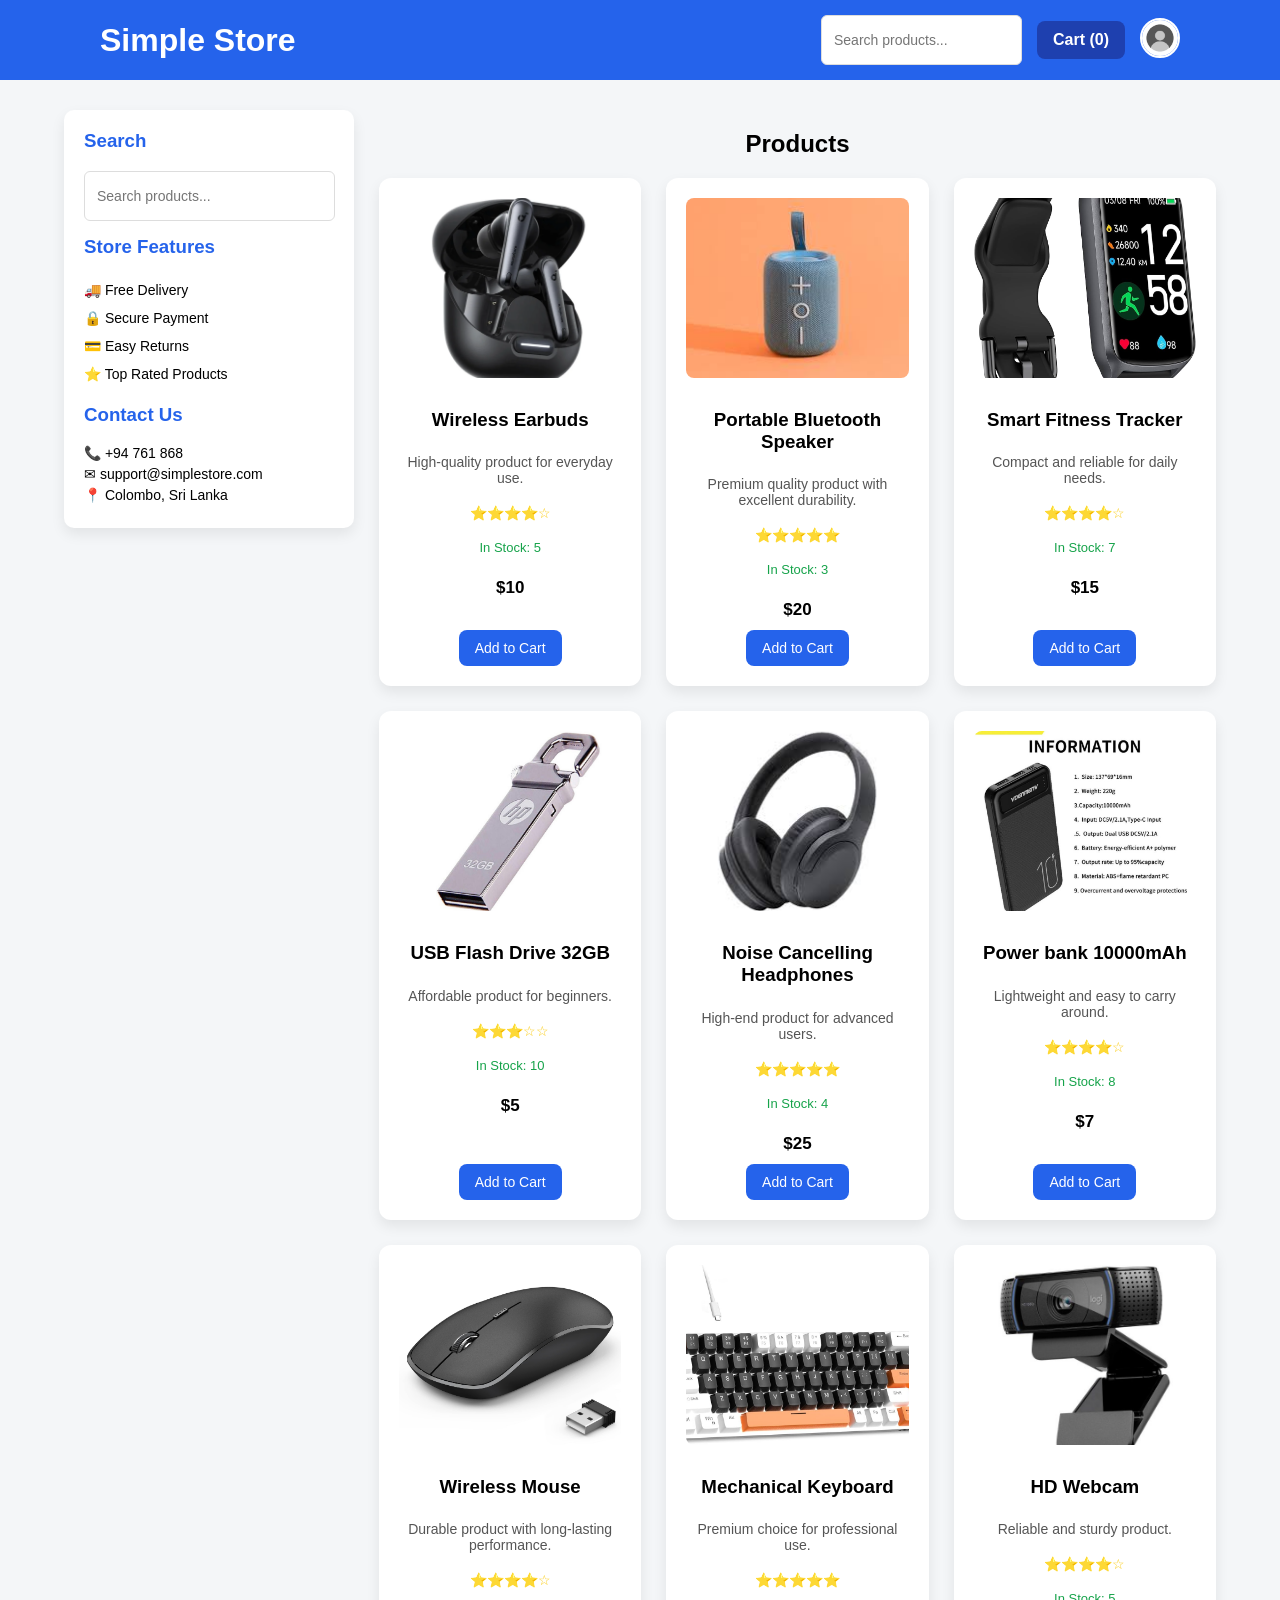
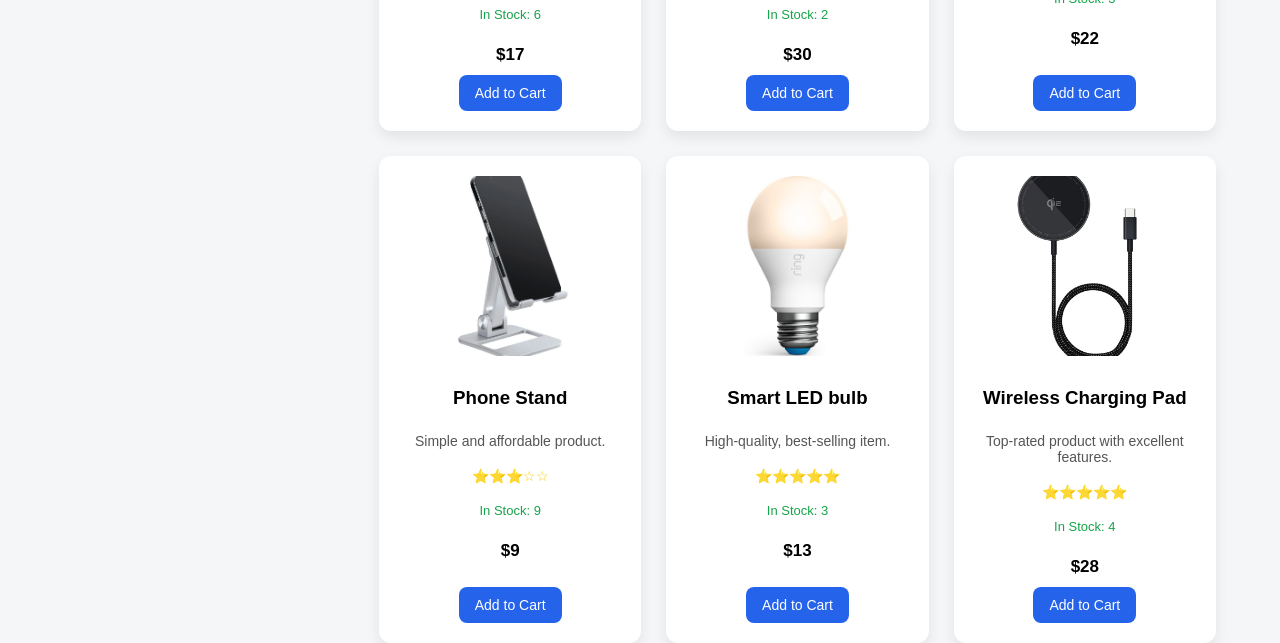
==== commit 5b975ada: "Added a product page" ====
--- a/index.html
+++ b/index.html
@@ -5,32 +5,59 @@
 <title>Simple Store</title>
 <link rel="stylesheet" href="css/style.css">
 </head>
+
 <body>
 
 <header>
-  <div class="header-container">
-
-    <h1>Simple Store</h1>
-
-     <div class="header-right">
-
-      <input type="text" id="searchInput" placeholder="Search products..." onkeyup="searchProducts()">
-
-       <a href="cart.html" class="cart-link">
-          Cart (<span id="cart-count">0</span>)
-       </a>
-
-       <a href="#" class="profile-icon">
-         <img src="images/profile.png" alt="Profile">
-       </a>
-
-     </div>
-
-  </div>
+<div class="header-container">
+
+<h1>Simple Store</h1>
+
+<div class="header-right">
+
+<input type="text" class="search-bar" id="topSearch" placeholder="Search products..." onkeyup="searchProducts()">
+
+<a href="cart.html" class="cart-link">
+Cart (<span id="cart-count">0</span>)
+</a>
+
+<a href="#" class="profile-icon">
+<img src="images/profile.png" alt="Profile">
+</a>
+
+</div>
+
+</div>
 </header>
 
-
 <main>
+
+<script src="js/cart.js"></script>
+
+<div class="main-layout">
+
+<!-- SIDEBAR -->
+<aside class="sidebar">
+
+<h3>Search</h3>
+<input type="text" class="search-bar" id="sideSearch" placeholder="Search products..." onkeyup="searchProducts()">
+
+<h3>Store Features</h3>
+
+<ul class="features">
+<li>🚚 Free Delivery</li>
+<li>🔒 Secure Payment</li>
+<li>💳 Easy Returns</li>
+<li>⭐ Top Rated Products</li>
+</ul>
+
+<h3>Contact Us</h3>
+
+<p>📞 +94 761 868</p>
+<p>✉ support@simplestore.com</p>
+<p>📍 Colombo, Sri Lanka</p>
+
+</aside>
 <div class="container">
 
 <h2>Products</h2>
@@ -174,5 +201,29 @@
 </main>
 
 <script src="js/script.js"></script>
+
+<!-- CART POPUP -->
+<div id="cartModal" class="cart-modal">
+
+<div class="cart-popup">
+
+<span class="close-cart" onclick="closeCart()">✖</span>
+
+<div class="container">
+<h2 id="cart-heading">Your Cart</h2>
+
+<div id="cart"></div>
+
+<div class="cart-actions">
+<p>Total: $<span id="total">0</span></p>
+<button onclick="clearCart()">Clear Cart</button>
+</div>
+
+</div>
+
+</div>
+
+</div>
+
 </body>
 </html>
--- a/css/style.css
+++ b/css/style.css
@@ -1,296 +1,250 @@
 /* ---------------- GLOBAL ---------------- */
 body{
-    font-family: Arial, sans-serif;
-    background:#f4f6f8;
-    margin:0;
-    padding:0;
+font-family: Arial, sans-serif;
+background:#f4f6f8;
+margin:0;
+padding:0;
 }
 
 /* ---------------- HEADER ---------------- */
 header{
-    background:#2563eb;
-    padding:15px 40px;
+background:#2563eb;
+padding:15px 40px;
 }
 
 .header-container{
-    width:85%;
-    margin:auto;
-    background-color: #2563eb;
-    display:flex;
-    align-items:center;
-    justify-content:space-between;
+width:90%;
+margin:auto;
+display:flex;
+align-items:center;
+justify-content:space-between;
+}
+
+header h1{
+margin:0;
+color:white;
 }
 
 /* Right side header group */
 .header-right{
-    display:flex;
-    align-items:center;
-    gap:18px;
-}
-
-/* Store title */
-header h1{
-    margin:0;
-    color:white;
+display:flex;
+align-items:center;
+gap:15px;
 }
 
 /* ---------------- PROFILE ICON ---------------- */
-.profile-icon{
-    display:flex;
-    align-items:center;
-}
-
 .profile-icon img{
-    width:36px;
-    height:36px;
-    border-radius:50%;
-    object-fit:cover;
-    cursor:pointer;
-    border:2px solid white;
-    transition:0.2s;
+width:36px;
+height:36px;
+border-radius:50%;
+object-fit:cover;
+cursor:pointer;
+border:2px solid white;
+transition:0.2s;
 }
 
 .profile-icon img:hover{
-    transform:scale(1.1);
-}
-
-/* ---------------- SEARCH BAR ---------------- */
-#searchInput{
-    width:280px;
-    height:36px;
-    padding:6px 12px;
-    border-radius:6px;
-    border:1px solid #ddd;
-    font-size:14px;
-    outline:none;
-    background-image:url('../images/search-icon.jpg');
-    background-size:18px;
-    background-repeat:no-repeat;
-    background-position:right 12px center;
-}
-
-#searchInput:focus{
-    border-color:#2563eb;
-}
-
-/* ---------------- CART BUTTON ---------------- */
+transform:scale(1.1);
+}
+
+.search-bar{
+height:36px;
+padding:6px 12px;
+border-radius:6px;
+border:1px solid #ddd;
+font-size:14px;
+outline:none;
+}
+
+.search-bar:focus{
+border-color:#2563eb;
+}
+
 .cart-link{
-    text-decoration:none;
-    color:white;
-    font-weight:bold;
-    background:#1e40af;
-    padding:10px 16px;
-    border-radius:8px;
-    transition:all 0.25s;
-    display:flex;
-    align-items:center;
+text-decoration:none;
+color:white;
+font-weight:bold;
+background:#1e40af;
+padding:10px 16px;
+border-radius:8px;
+transition:all 0.25s;
 }
 
 .cart-link:hover{
-    background:#1e3a8a;
-    transform:translateY(-2px);
-}
-
-/* ---------------- MAIN CONTAINER ---------------- */
+background:#1e3a8a;
+transform:translateY(-2px);
+}
+
+.main-layout{
+width:90%;
+margin:auto;
+display:flex;
+gap:25px;
+padding-top:30px;
+}
+
+.sidebar{
+width:250px;
+background:white;
+padding:20px;
+border-radius:10px;
+box-shadow:0 6px 14px rgba(0,0,0,0.08);
+height:fit-content;
+}
+
+.sidebar h3{
+margin-top:0;
+color:#2563eb;
+}
+
+.sidebar .search-bar{
+width:90%;
+margin-bottom:15px;
+}
+
+/* Features list */
+.features{
+list-style:none;
+padding:0;
+}
+
+.features li{
+padding:6px 0;
+font-size:14px;
+}
+
+/* Contact */
+.sidebar p{
+font-size:14px;
+margin:5px 0;
+}
+
+/* CART POPUP BACKGROUND */
+.cart-modal{
+display:none;
+position:fixed;
+top:0;
+left:0;
+width:100%;
+height:100%;
+background:rgba(0,0,0,0.5);
+justify-content:center;
+align-items:center;
+z-index:1000;
+}
+
+/* CART WINDOW */
+.cart-popup{
+background:white;
+width:700px;
+max-height:80vh;
+overflow-y:auto;
+border-radius:12px;
+padding:20px;
+box-shadow:0 10px 25px rgba(0,0,0,0.3);
+}
+
+/* CLOSE BUTTON */
+.close-cart{
+float:right;
+font-size:20px;
+cursor:pointer;
+}
+
+/* ---------------- PRODUCTS CONTAINER ---------------- */
 .container{
-    width:85%;
-    margin:auto;
-    text-align:center;
-    padding:30px 0;
-}
-
-/* ---------------- PRODUCTS GRID ---------------- */
+flex:1;
+text-align:center;
+}
+
 .products{
-    display:grid;
-    grid-template-columns:repeat(auto-fit,minmax(220px,1fr));
-    gap:25px;
-    margin-top:20px;
+display:grid;
+grid-template-columns:repeat(auto-fit,minmax(220px,1fr));
+gap:25px;
+margin-top:20px;
 }
 
 /* ---------------- PRODUCT CARD ---------------- */
 .card{
-    background:white;
-    padding:20px;
-    border-radius:12px;
-    box-shadow:0 6px 14px rgba(0,0,0,0.08);
-    transition:all 0.25s ease;
-
-    display:flex;
-    flex-direction:column;
-    align-items:center;
-    text-align:center;
-
-    min-height:420px;
+background:white;
+padding:20px;
+border-radius:12px;
+box-shadow:0 6px 14px rgba(0,0,0,0.08);
+transition:all 0.25s ease;
+display:flex;
+flex-direction:column;
+align-items:center;
+text-align:center;
+min-height:420px;
 }
 
 .card:hover{
-    transform:translateY(-6px);
-    box-shadow:0 10px 20px rgba(0,0,0,0.15);
+transform:translateY(-6px);
+box-shadow:0 10px 20px rgba(0,0,0,0.15);
 }
 
 /* ---------------- PRODUCT IMAGE ---------------- */
 .product-img{
-    width:100%;
-    height:180px;
-    object-fit:cover;
-    border-radius:8px;
-    margin-bottom:12px;
+width:100%;
+height:180px;
+object-fit:cover;
+border-radius:8px;
+margin-bottom:12px;
 }
 
 /* ---------------- PRODUCT TEXT ---------------- */
 .description{
-    font-size:14px;
-    color:#555;
-    margin:5px 0;
+font-size:14px;
+color:#555;
+margin:5px 0;
 }
 
 .rating{
-    color:#facc15;
-    font-size:14px;
+color:#facc15;
+font-size:14px;
 }
 
 .stock{
-    font-size:13px;
-    color:#16a34a;
-    margin-top:5px;
+font-size:13px;
+color:#16a34a;
+margin-top:5px;
 }
 
 .price{
-    font-weight:bold;
-    font-size:17px;
-    margin:10px 0;
+font-weight:bold;
+font-size:17px;
+margin:10px 0;
 }
 
 /* ---------------- BUTTONS ---------------- */
 button{
-    padding:10px 16px;
-    background:#2563eb;
-    color:white;
-    border:none;
-    border-radius:8px;
-    cursor:pointer;
-    font-size:14px;
-    transition:all 0.2s;
+padding:10px 16px;
+background:#2563eb;
+color:white;
+border:none;
+border-radius:8px;
+cursor:pointer;
+font-size:14px;
+transition:all 0.2s;
 }
 
 button:hover{
-    background:#1e4ed8;
-    transform:translateY(-1px);
+background:#1e4ed8;
+transform:translateY(-1px);
 }
 
 .card button{
-    margin-top:auto;
-}
-
-/* ---------------- CART PAGE ---------------- */
-#cart{
-    background:white;
-    width:65%;
-    margin:30px auto;
-    padding:25px;
-    border-radius:12px;
-    box-shadow:0 8px 18px rgba(0,0,0,0.08);
-}
-
-/* ---------------- CART ITEM ---------------- */
-.cart-item{
-    display:flex;
-    justify-content:space-between;
-    align-items:center;
-    padding:15px;
-    border-bottom:1px solid #eee;
-    border-radius:8px;
-    transition:all 0.25s;
-}
-
-.cart-item:hover{
-    background:#f0f4ff;
-    transform:translateY(-3px);
-    box-shadow:0 6px 12px rgba(0,0,0,0.08);
-}
-
-/* LEFT SIDE */
-.cart-item-left{
-    display:flex;
-    align-items:center;
-}
-
-.cart-img{
-    width:80px;
-    height:80px;
-    object-fit:cover;
-    border-radius:8px;
-    margin-right:12px;
-}
-
-.cart-name{
-    font-weight:bold;
-    margin:0;
-}
-
-/* RIGHT SIDE */
-.cart-item-right{
-    display:flex;
-    align-items:center;
-    gap:12px;
-}
-
-.cart-price{
-    font-weight:bold;
-    color:#2563eb;
-}
-
-.cart-item-right input[type=number]{
-    width:55px;
-    padding:6px;
-    border-radius:6px;
-    border:1px solid #ccc;
-}
-
-/* REMOVE BUTTON */
-.clear-btn{
-    padding:8px 14px;
-    background:#dc2626;
-    border:none;
-    border-radius:8px;
-    color:white;
-    cursor:pointer;
-}
-
-.clear-btn:hover{
-    background:#b91c1c;
-}
-
-/* ---------------- CART ACTIONS ---------------- */
-.cart-actions{
-    position:fixed;
-    bottom:20px;
-    right:20px;
-    background:#fff;
-    padding:15px 20px;
-    border:1px solid #ccc;
-    border-radius:8px;
-    box-shadow:0px 2px 10px rgba(0,0,0,0.1);
-    display:flex;
-    align-items:center;
-    gap:10px;
-}
-
-.cart-actions p{
-    margin:0;
-    font-weight:bold;
-    font-size:18px;
+margin-top:auto;
 }
 
 /* ---------------- RESPONSIVE ---------------- */
 @media(max-width:768px){
 
-.header-container{
+.main-layout{
 flex-direction:column;
-gap:10px;
-}
-
-#searchInput{
+}
+
+.sidebar{
 width:100%;
 }
 
@@ -298,27 +252,4 @@
 grid-template-columns:repeat(auto-fit,minmax(160px,1fr));
 }
 
-#cart{
-width:90%;
-}
-
-.cart-item{
-flex-direction:column;
-align-items:flex-start;
-gap:10px;
-}
-
-.cart-item-right{
-width:100%;
-justify-content:space-between;
-}
-
-.cart-actions{
-bottom:0;
-right:0;
-width:100%;
-justify-content:space-between;
-padding:12px 20px;
-border-radius:0;
-}
 }
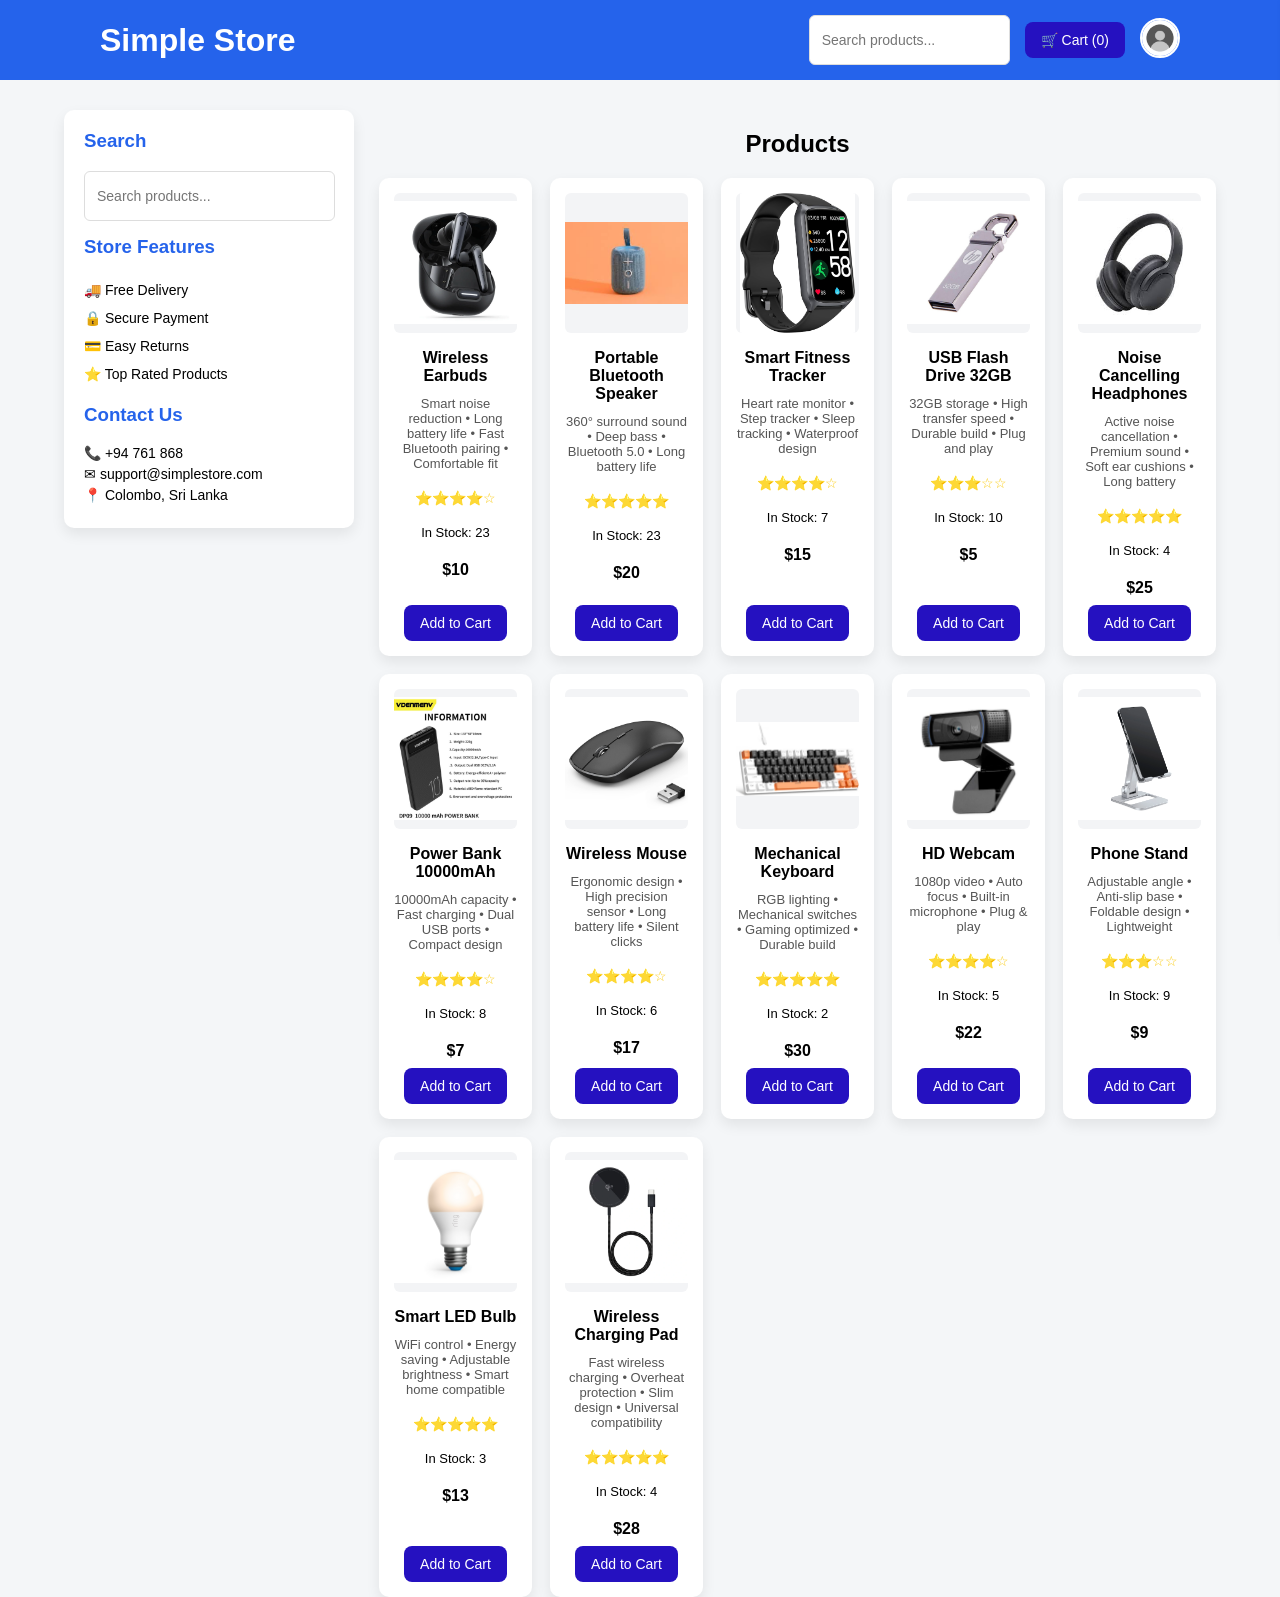
==== commit 6b574685: "Maded new changes for the cart and description page is added" ====
--- a/index.html
+++ b/index.html
@@ -6,33 +6,23 @@
 <link rel="stylesheet" href="css/style.css">
 </head>
 
+
 <body>
 
 <header>
-<div class="header-container">
-
-<h1>Simple Store</h1>
-
-<div class="header-right">
-
-<input type="text" class="search-bar" id="topSearch" placeholder="Search products..." onkeyup="searchProducts()">
-
-<a href="cart.html" class="cart-link">
-Cart (<span id="cart-count">0</span>)
-</a>
-
-<a href="#" class="profile-icon">
-<img src="images/profile.png" alt="Profile">
-</a>
-
-</div>
-
-</div>
+  <div class="header-container">
+    <h1>Simple Store</h1>
+    <div class="header-right">
+      <input type="text" class="search-bar" id="topSearch" placeholder="Search products..." onkeyup="searchProducts()">
+      <button id="cart-btn">🛒 Cart (<span id="cart-count">0</span>)</button>
+      <a href="#" class="profile-icon">
+        <img src="images/profile.png" alt="Profile">
+      </a>
+    </div>
+  </div>
 </header>
 
 <main>
-
-<script src="js/cart.js"></script>
 
 <div class="main-layout">
 
@@ -58,6 +48,7 @@
 <p>📍 Colombo, Sri Lanka</p>
 
 </aside>
+
 <div class="container">
 
 <h2>Products</h2>
@@ -65,165 +56,273 @@
 <div class="products">
 
 <!-- Product 1 -->
-<div class="card" data-stock="5">
-    <img src="images/product1.jpg" alt="Wireless Earbuds" class="product-img">
-    <h3>Wireless Earbuds</h3>
-    <p class="description">High-quality product for everyday use.</p>
-    <p class="rating">⭐⭐⭐⭐☆</p>
-    <p class="stock">In Stock: <span class="stock-count">5</span></p>
-    <p class="price">$10</p>
-    <button onclick="addToCart(this)">Add to Cart</button>
-</div>
+<div class="card" data-stock="23"
+data-images="images/product1.jpg,images/product1-2.jpg,images/product1-3.jpg"
+data-description="Smart noise reduction, ergonomic design, long battery life, fast Bluetooth pairing and crystal clear sound."
+data-sellpoints="Noise Reduction: Smart noise cancellation for clear sound, Ergonomic Design: Comfortable fit for long hours, Long Battery Life: Enjoy hours of playback, Quick Pairing: Fast Bluetooth connection, Crystal Clear Sound: High-quality audio"
+onclick="openProduct(this)">
+<img src="images/product1.jpg" class="product-img">
+<h3>Wireless Earbuds</h3>
+<p class="description">
+Smart noise reduction • Long battery life • Fast Bluetooth pairing • Comfortable fit
+</p>
+
+<p class="rating">⭐⭐⭐⭐☆</p>
+<p class="stock">In Stock: <span class="stock-count">23</span></p>
+<p class="price">$10</p>
+
+<button onclick="addToCart(this);event.stopPropagation()">Add to Cart</button>
+</div>
+
 
 <!-- Product 2 -->
-<div class="card" data-stock="3">
-    <img src="images/product2.jpg" alt="Portable Bluetooth Speaker" class="product-img">
-    <h3>Portable Bluetooth Speaker</h3>
-    <p class="description">Premium quality product with excellent durability.</p>
-    <p class="rating">⭐⭐⭐⭐⭐</p>
-    <p class="stock">In Stock: <span class="stock-count">3</span></p>
-    <p class="price">$20</p>
-    <button onclick="addToCart(this)">Add to Cart</button>
-</div>
+<div class="card" data-stock="23"
+data-images="images/product2.jpg,images/product2-2.jpg,images/product2-3.jpg"
+data-description="360° surround sound speaker with powerful bass, long battery life and Bluetooth connectivity."
+data-sellpoints="Smart Blockage Alert: Features a striking icon to remind you to change the filter, 2-in-1 Suction Nozzle: Includes crevice and brush nozzles, 12,000Pa Powerful Suction: High-speed brushless motor, Dual AI Chip: Long-lasting suction power, Updated Cyclone Technology: Prevents blockage and overheating"
+onclick="openProduct(this)">
+<img src="images/product2.jpg" class="product-img">
+<h3>Portable Bluetooth Speaker</h3>
+<p class="description">
+360° surround sound • Deep bass • Bluetooth 5.0 • Long battery life
+</p>
+
+<p class="rating">⭐⭐⭐⭐⭐</p>
+<p class="stock">In Stock: <span class="stock-count">23</span></p>
+<p class="price">$20</p>
+
+<button onclick="addToCart(this);event.stopPropagation()">Add to Cart</button>
+</div>
+
 
 <!-- Product 3 -->
-<div class="card" data-stock="7">
-    <img src="images/product3.jpg" alt="Smart Fitness Tracker" class="product-img">
-    <h3>Smart Fitness Tracker</h3>
-    <p class="description">Compact and reliable for daily needs.</p>
-    <p class="rating">⭐⭐⭐⭐☆</p>
-    <p class="stock">In Stock: <span class="stock-count">7</span></p>
-    <p class="price">$15</p>
-    <button onclick="addToCart(this)">Add to Cart</button>
-</div>
+<div class="card" data-stock="7"
+data-images="images/product3.jpg,images/product3-2.jpg,images/product3-3.jpg"
+data-description="Track steps, calories, heart rate and sleep with a sleek waterproof smart fitness tracker."
+data-sellpoints="Step Tracking: Monitors daily steps, Heart Rate Monitor: Tracks heart rate 24/7, Sleep Tracking: Analyzes sleep patterns, Waterproof Design: Wear it in any weather, Long Battery: Up to several days of usage"
+onclick="openProduct(this)">
+<img src="images/product3.jpg" class="product-img">
+<h3>Smart Fitness Tracker</h3>
+<p class="description">
+Heart rate monitor • Step tracker • Sleep tracking • Waterproof design
+</p>
+
+<p class="rating">⭐⭐⭐⭐☆</p>
+<p class="stock">In Stock: <span class="stock-count">7</span></p>
+<p class="price">$15</p>
+
+<button onclick="addToCart(this);event.stopPropagation()">Add to Cart</button>
+</div>
+
 
 <!-- Product 4 -->
-<div class="card" data-stock="10">
-    <img src="images/product4.jpg" alt="USB Flash Drive 32GB" class="product-img">
-    <h3>USB Flash Drive 32GB</h3>
-    <p class="description">Affordable product for beginners.</p>
-    <p class="rating">⭐⭐⭐☆☆</p>
-    <p class="stock">In Stock: <span class="stock-count">10</span></p>
-    <p class="price">$5</p>
-    <button onclick="addToCart(this)">Add to Cart</button>
-</div>
+<div class="card" data-stock="10"
+data-images="images/product4.jpg,images/product4-2.jpg,images/product4-3.jpg"
+data-description="High speed USB 3.0 flash drive with durable design for secure data storage."
+data-sellpoints="High-Speed Transfer: USB 3.0 for fast data transfer, Durable Build: Sturdy design for long life, Plug & Play: Easy to use without software, 32GB Storage: Store large files, Reliable: Keeps your data safe"
+onclick="openProduct(this)">
+<img src="images/product4.jpg" class="product-img">
+<h3>USB Flash Drive 32GB</h3>
+<p class="description">
+32GB storage • High transfer speed • Durable build • Plug and play
+</p>
+
+<p class="rating">⭐⭐⭐☆☆</p>
+<p class="stock">In Stock: <span class="stock-count">10</span></p>
+<p class="price">$5</p>
+
+<button onclick="addToCart(this);event.stopPropagation()">Add to Cart</button>
+</div>
+
 
 <!-- Product 5 -->
-<div class="card" data-stock="4">
-    <img src="images/product5.jpg" alt="Noise Cancelling Headphones" class="product-img">
-    <h3>Noise Cancelling Headphones</h3>
-    <p class="description">High-end product for advanced users.</p>
-    <p class="rating">⭐⭐⭐⭐⭐</p>
-    <p class="stock">In Stock: <span class="stock-count">4</span></p>
-    <p class="price">$25</p>
-    <button onclick="addToCart(this)">Add to Cart</button>
-</div>
+<div class="card" data-stock="4"
+data-images="images/product5.jpg,images/product5-2.jpg,images/product5-3.jpg"
+data-description="Active noise cancelling headphones with premium audio quality and comfortable design."
+data-sellpoints="Active Noise Cancellation: Blocks unwanted noise, Premium Sound: Crisp audio quality, Comfortable Cushions: Soft ear pads for long use, Long Battery Life: Extended listening time, Stylish Design: Sleek and modern look"
+onclick="openProduct(this)">
+<img src="images/product5.jpg" class="product-img">
+<h3>Noise Cancelling Headphones</h3>
+<p class="description">
+Active noise cancellation • Premium sound • Soft ear cushions • Long battery
+</p>
+
+<p class="rating">⭐⭐⭐⭐⭐</p>
+<p class="stock">In Stock: <span class="stock-count">4</span></p>
+<p class="price">$25</p>
+
+<button onclick="addToCart(this);event.stopPropagation()">Add to Cart</button>
+</div>
+
 
 <!-- Product 6 -->
-<div class="card" data-stock="8">
-    <img src="images/product6.jpg" alt="Power bank 10000mAh" class="product-img">
-    <h3>Power bank 10000mAh</h3>
-    <p class="description">Lightweight and easy to carry around.</p>
-    <p class="rating">⭐⭐⭐⭐☆</p>
-    <p class="stock">In Stock: <span class="stock-count">8</span></p>
-    <p class="price">$7</p>
-    <button onclick="addToCart(this)">Add to Cart</button>
-</div>
+<div class="card" data-stock="8"
+data-images="images/product6.jpg,images/product6-2.jpg,images/product6-3.jpg"
+data-description="Fast charging 10000mAh power bank with dual USB output and compact design."
+data-sellpoints="High Capacity: 10000mAh for multiple charges, Fast Charging: Quickly charges devices, Dual USB Output: Charge two devices simultaneously, Compact Design: Easy to carry, Safe Technology: Protection against overcharge and short circuits"
+onclick="openProduct(this)">
+<img src="images/product6.jpg" class="product-img">
+<h3>Power Bank 10000mAh</h3>
+<p class="description">
+10000mAh capacity • Fast charging • Dual USB ports • Compact design
+</p>
+
+<p class="rating">⭐⭐⭐⭐☆</p>
+<p class="stock">In Stock: <span class="stock-count">8</span></p>
+<p class="price">$7</p>
+
+<button onclick="addToCart(this);event.stopPropagation()">Add to Cart</button>
+</div>
+
 
 <!-- Product 7 -->
-<div class="card" data-stock="6">
-    <img src="images/product7.jpg" alt="Wireless Mouse" class="product-img">
-    <h3>Wireless Mouse</h3>
-    <p class="description">Durable product with long-lasting performance.</p>
-    <p class="rating">⭐⭐⭐⭐☆</p>
-    <p class="stock">In Stock: <span class="stock-count">6</span></p>
-    <p class="price">$17</p>
-    <button onclick="addToCart(this)">Add to Cart</button>
-</div>
+<div class="card" data-stock="6"
+data-images="images/product7.jpg,images/product7-2.jpg,images/product7-3.jpg"
+data-description="Precision wireless mouse with ergonomic grip and long battery life."
+data-sellpoints="Ergonomic Grip: Comfortable for long use, High Precision Sensor: Accurate movement, Long Battery Life: Extended usage without recharge, Silent Clicks: Quiet operation, Stylish Design: Sleek and modern look"
+onclick="openProduct(this)">
+<img src="images/product7.jpg" class="product-img">
+<h3>Wireless Mouse</h3>
+<p class="description">
+Ergonomic design • High precision sensor • Long battery life • Silent clicks
+</p>
+
+<p class="rating">⭐⭐⭐⭐☆</p>
+<p class="stock">In Stock: <span class="stock-count">6</span></p>
+<p class="price">$17</p>
+
+<button onclick="addToCart(this);event.stopPropagation()">Add to Cart</button>
+</div>
+
 
 <!-- Product 8 -->
-<div class="card" data-stock="2">
-    <img src="images/product8.jpg" alt="Mechanical Keyboard" class="product-img">
-    <h3>Mechanical Keyboard</h3>
-    <p class="description">Premium choice for professional use.</p>
-    <p class="rating">⭐⭐⭐⭐⭐</p>
-    <p class="stock">In Stock: <span class="stock-count">2</span></p>
-    <p class="price">$30</p>
-    <button onclick="addToCart(this)">Add to Cart</button>
-</div>
+<div class="card" data-stock="2"
+data-images="images/product8.jpg,images/product8-2.jpg,images/product8-3.jpg"
+data-description="Professional mechanical keyboard with RGB lighting and tactile switches."
+data-sellpoints="Mechanical Switches: Tactile and responsive keys, RGB Lighting: Customizable backlight, Durable Build: High-quality construction, Gaming Optimized: Fast and accurate keypresses, Anti-Ghosting: Prevents missed keystrokes"
+onclick="openProduct(this)">
+<img src="images/product8.jpg" class="product-img">
+<h3>Mechanical Keyboard</h3>
+<p class="description">
+RGB lighting • Mechanical switches • Gaming optimized • Durable build
+</p>
+
+<p class="rating">⭐⭐⭐⭐⭐</p>
+<p class="stock">In Stock: <span class="stock-count">2</span></p>
+<p class="price">$30</p>
+
+<button onclick="addToCart(this);event.stopPropagation()">Add to Cart</button>
+</div>
+
 
 <!-- Product 9 -->
-<div class="card" data-stock="5">
-    <img src="images/product9.jpg" alt="HD Webcam" class="product-img">
-    <h3>HD Webcam</h3>
-    <p class="description">Reliable and sturdy product.</p>
-    <p class="rating">⭐⭐⭐⭐☆</p>
-    <p class="stock">In Stock: <span class="stock-count">5</span></p>
-    <p class="price">$22</p>
-    <button onclick="addToCart(this)">Add to Cart</button>
-</div>
+<div class="card" data-stock="5"
+data-images="images/product9.jpg,images/product9-2.jpg,images/product9-3.jpg"
+data-description="HD webcam with auto focus and noise reduction microphone for clear video calls."
+data-sellpoints="1080p HD Video: Crisp and clear resolution, Auto Focus: Keeps you sharp, Built-in Microphone: Noise reduction for calls, Plug & Play: Easy setup, Compact Design: Small and lightweight"
+onclick="openProduct(this)">
+<img src="images/product9.jpg" class="product-img">
+<h3>HD Webcam</h3>
+<p class="description">
+1080p video • Auto focus • Built-in microphone • Plug & play
+</p>
+
+<p class="rating">⭐⭐⭐⭐☆</p>
+<p class="stock">In Stock: <span class="stock-count">5</span></p>
+<p class="price">$22</p>
+
+<button onclick="addToCart(this);event.stopPropagation()">Add to Cart</button>
+</div>
+
 
 <!-- Product 10 -->
-<div class="card" data-stock="9">
-    <img src="images/product10.jpg" alt="Phone Stand" class="product-img">
-    <h3>Phone Stand</h3>
-    <p class="description">Simple and affordable product.</p>
-    <p class="rating">⭐⭐⭐☆☆</p>
-    <p class="stock">In Stock: <span class="stock-count">9</span></p>
-    <p class="price">$9</p>
-    <button onclick="addToCart(this)">Add to Cart</button>
-</div>
+<div class="card" data-stock="9"
+data-images="images/product10.jpg,images/product10-2.jpg,images/product10-3.jpg"
+data-description="Adjustable phone stand with anti-slip base for comfortable viewing angles."
+data-sellpoints="Adjustable Angle: Customize viewing position, Anti-Slip Base: Secure grip, Foldable Design: Portable and convenient, Lightweight: Easy to carry, Durable Material: Long-lasting use"
+onclick="openProduct(this)">
+<img src="images/product10.jpg" class="product-img">
+<h3>Phone Stand</h3>
+<p class="description">
+Adjustable angle • Anti-slip base • Foldable design • Lightweight
+</p>
+
+<p class="rating">⭐⭐⭐☆☆</p>
+<p class="stock">In Stock: <span class="stock-count">9</span></p>
+<p class="price">$9</p>
+
+<button onclick="addToCart(this);event.stopPropagation()">Add to Cart</button>
+</div>
+
 
 <!-- Product 11 -->
-<div class="card" data-stock="3">
-    <img src="images/product11.jpg" alt="Smart LED bulb" class="product-img">
-    <h3>Smart LED bulb</h3>
-    <p class="description">High-quality, best-selling item.</p>
-    <p class="rating">⭐⭐⭐⭐⭐</p>
-    <p class="stock">In Stock: <span class="stock-count">3</span></p>
-    <p class="price">$13</p>
-    <button onclick="addToCart(this)">Add to Cart</button>
-</div>
+<div class="card" data-stock="3"
+data-images="images/product11.jpg,images/product11-2.jpg,images/product11-3.jpg"
+data-description="Smart LED bulb with WiFi control, energy saving technology and customizable lighting."
+data-sellpoints="WiFi Control: Remote control via app, Energy Saving: Low power consumption, Adjustable Brightness: Customize lighting, Smart Home Compatible: Works with voice assistants, Long Lifespan: Durable and reliable"
+onclick="openProduct(this)">
+<img src="images/product11.jpg" class="product-img">
+<h3>Smart LED Bulb</h3>
+<p class="description">
+WiFi control • Energy saving • Adjustable brightness • Smart home compatible
+</p>
+
+<p class="rating">⭐⭐⭐⭐⭐</p>
+<p class="stock">In Stock: <span class="stock-count">3</span></p>
+<p class="price">$13</p>
+
+<button onclick="addToCart(this);event.stopPropagation()">Add to Cart</button>
+</div>
+
 
 <!-- Product 12 -->
-<div class="card" data-stock="4">
-    <img src="images/product12.jpg" alt="Wireless Charging Pad" class="product-img">
-    <h3>Wireless Charging Pad</h3>
-    <p class="description">Top-rated product with excellent features.</p>
-    <p class="rating">⭐⭐⭐⭐⭐</p>
-    <p class="stock">In Stock: <span class="stock-count">4</span></p>
-    <p class="price">$28</p>
-    <button onclick="addToCart(this)">Add to Cart</button>
-</div>
-
-</div>
-</div>
+<div class="card" data-stock="4"
+data-images="images/product12.jpg,images/product12-2.jpg,images/product12-3.jpg"
+data-description="Fast wireless charging pad with intelligent temperature control and universal compatibility."
+data-sellpoints="Fast Charging: Efficient wireless power, Overheat Protection: Keeps devices safe, Universal Compatibility: Works with most phones, Slim Design: Minimalist style, Intelligent Temperature Control: Maintains optimal charging conditions"
+onclick="openProduct(this)">
+<img src="images/product12.jpg" class="product-img">
+<h3>Wireless Charging Pad</h3>
+<p class="description">
+Fast wireless charging • Overheat protection • Slim design • Universal compatibility
+</p>
+
+<p class="rating">⭐⭐⭐⭐⭐</p>
+<p class="stock">In Stock: <span class="stock-count">4</span></p>
+<p class="price">$28</p>
+
+<button onclick="addToCart(this);event.stopPropagation()">Add to Cart</button>
+</div>
+
+</div>
+</div>
+
+</div>
+
+<!-- Cart Sidebar -->
+<div id="cart-sidebar" class="cart-sidebar">
+  <div class="cart-header">
+      <h2>Your Cart</h2>
+      <button id="close-cart" class="close-cart">✖</button>
+  </div>
+
+  <div id="cart-container"></div>
+
+  <div class="cart-sidebar-footer">
+      <div class="total-clear">
+          <p>Total: $<span id="sidebar-total">0</span></p>
+          <button onclick="clearCart()">Clear Cart</button>
+      </div>
+      <button id="payment-btn">Payment</button>
+  </div>
+</div>
+
+
 </main>
 
 <script src="js/script.js"></script>
-
-<!-- CART POPUP -->
-<div id="cartModal" class="cart-modal">
-
-<div class="cart-popup">
-
-<span class="close-cart" onclick="closeCart()">✖</span>
-
-<div class="container">
-<h2 id="cart-heading">Your Cart</h2>
-
-<div id="cart"></div>
-
-<div class="cart-actions">
-<p>Total: $<span id="total">0</span></p>
-<button onclick="clearCart()">Clear Cart</button>
-</div>
-
-</div>
-
-</div>
-
-</div>
+</body>
+</html>
 
 </body>
 </html>
--- a/css/style.css
+++ b/css/style.css
@@ -1,255 +1,505 @@
 /* ---------------- GLOBAL ---------------- */
+
 body{
-font-family: Arial, sans-serif;
-background:#f4f6f8;
-margin:0;
-padding:0;
+  font-family: Arial, sans-serif;
+  background:#f4f6f8;
+  margin:0;
+  padding:0;
 }
 
 /* ---------------- HEADER ---------------- */
+
 header{
-background:#2563eb;
-padding:15px 40px;
+  background:#2563eb;
+  padding:15px 40px;
 }
 
 .header-container{
-width:90%;
-margin:auto;
-display:flex;
-align-items:center;
-justify-content:space-between;
+  width:90%;
+  margin:auto;
+  display:flex;
+  align-items:center;
+  justify-content:space-between;
 }
 
 header h1{
-margin:0;
-color:white;
-}
-
-/* Right side header group */
+  margin:0;
+  color:white;
+}
+
+/* Right side header */
+
 .header-right{
-display:flex;
-align-items:center;
-gap:15px;
+  display:flex;
+  align-items:center;
+  gap:15px;
 }
 
 /* ---------------- PROFILE ICON ---------------- */
+
 .profile-icon img{
-width:36px;
-height:36px;
-border-radius:50%;
-object-fit:cover;
-cursor:pointer;
-border:2px solid white;
-transition:0.2s;
+  width:36px;
+  height:36px;
+  border-radius:50%;
+  object-fit:cover;
+  cursor:pointer;
+  border:2px solid white;
+  transition:0.2s;
 }
 
 .profile-icon img:hover{
-transform:scale(1.1);
-}
+  transform:scale(1.1);
+}
+
+/* ---------------- SEARCH BAR ---------------- */
 
 .search-bar{
-height:36px;
-padding:6px 12px;
-border-radius:6px;
-border:1px solid #ddd;
-font-size:14px;
-outline:none;
+  height:36px;
+  padding:6px 12px;
+  border-radius:6px;
+  border:1px solid #ddd;
+  font-size:14px;
+  outline:none;
 }
 
 .search-bar:focus{
-border-color:#2563eb;
-}
+  border-color:#2563eb;
+}
+
+/* ---------------- CART BUTTON ---------------- */
 
 .cart-link{
-text-decoration:none;
-color:white;
-font-weight:bold;
-background:#1e40af;
-padding:10px 16px;
-border-radius:8px;
-transition:all 0.25s;
+  text-decoration:none;
+  color:white;
+  font-weight:bold;
+  background:#1e40af;
+  padding:10px 16px;
+  border-radius:8px;
+  transition:all 0.25s;
 }
 
 .cart-link:hover{
-background:#1e3a8a;
-transform:translateY(-2px);
-}
+  background:#1e3a8a;
+  transform:translateY(-2px);
+}
+
+/* ---------------- BACK BUTTON ---------------- */
+
+.back-btn{
+  text-decoration:none;
+  color:white;
+  background:#1e40af;
+  padding:10px 16px;
+  border-radius:8px;
+  font-weight:bold;
+  transition:0.2s;
+}
+
+.back-btn:hover{
+  background:#1e3a8a;
+}
+
+/* ---------------- MAIN LAYOUT ---------------- */
 
 .main-layout{
-width:90%;
-margin:auto;
-display:flex;
-gap:25px;
-padding-top:30px;
-}
+  width:90%;
+  margin:auto;
+  display:flex;
+  gap:25px;
+  padding-top:30px;
+}
+
+/* ---------------- SIDEBAR ---------------- */
 
 .sidebar{
-width:250px;
-background:white;
-padding:20px;
-border-radius:10px;
-box-shadow:0 6px 14px rgba(0,0,0,0.08);
-height:fit-content;
+  width:250px;
+  background:white;
+  padding:20px;
+  border-radius:10px;
+  box-shadow:0 6px 14px rgba(0,0,0,0.08);
+  height:fit-content;
 }
 
 .sidebar h3{
-margin-top:0;
-color:#2563eb;
+  margin-top:0;
+  color:#2563eb;
 }
 
 .sidebar .search-bar{
-width:90%;
-margin-bottom:15px;
-}
-
-/* Features list */
+  width:90%;
+  margin-bottom:15px;
+}
+
 .features{
-list-style:none;
-padding:0;
+  list-style:none;
+  padding:0;
 }
 
 .features li{
-padding:6px 0;
-font-size:14px;
-}
-
-/* Contact */
+  padding:6px 0;
+  font-size:14px;
+}
+
 .sidebar p{
-font-size:14px;
-margin:5px 0;
-}
-
-/* CART POPUP BACKGROUND */
-.cart-modal{
-display:none;
-position:fixed;
-top:0;
-left:0;
-width:100%;
-height:100%;
-background:rgba(0,0,0,0.5);
-justify-content:center;
-align-items:center;
-z-index:1000;
-}
-
-/* CART WINDOW */
-.cart-popup{
-background:white;
-width:700px;
-max-height:80vh;
-overflow-y:auto;
-border-radius:12px;
-padding:20px;
-box-shadow:0 10px 25px rgba(0,0,0,0.3);
-}
-
-/* CLOSE BUTTON */
+  font-size:14px;
+  margin:5px 0;
+}
+
+/* ---------------- CART SIDEBAR ---------------- */
+.cart-sidebar{
+    position: fixed;
+    top: 0;
+    right: -400px;
+    width: 350px;
+    height: 100%;
+    background: white;
+    box-shadow: -3px 0 10px rgba(0,0,0,0.2);
+    padding: 20px;
+    overflow-y: auto;
+    transition: right 0.3s ease;
+    z-index: 1000;
+}
+
+.cart-sidebar.active{
+    right: 0;
+}
+
+.cart-header{
+    display: flex;
+    justify-content: space-between;
+    align-items: center;
+    margin-bottom: 20px;
+}
+
 .close-cart{
-float:right;
-font-size:20px;
-cursor:pointer;
-}
-
-/* ---------------- PRODUCTS CONTAINER ---------------- */
+    background: transparent;
+    border: none;
+    font-size: 1.5rem;
+    cursor: pointer;
+    color: #333;
+}
+
+.cart-item{
+    display: flex;
+    justify-content: space-between;
+    margin-bottom: 15px;
+}
+
+.cart-item-left{
+    display: flex;
+    gap: 10px;
+    align-items: center;
+}
+
+.cart-item-left img{
+    width: 60px;
+    height: 60px;
+    object-fit: cover;
+}
+
+.quantity-controls button{
+    padding: 3px 8px;
+    margin: 0 5px;
+    cursor: pointer;
+}
+
+.cart-sidebar-footer{
+    margin-top: 20px;
+    display: flex;
+    flex-direction: column;
+    gap: 10px;
+}
+
+.total-clear{
+    display: flex;
+    justify-content: space-between; 
+    align-items: center;
+    gap: 150px; 
+}
+
+.total-clear p{
+    font-weight: bold;
+    justify-content: space-between;
+    font-size: 16px;
+    gap: 20px;
+    margin: 0;
+}
+
+.total-clear button{
+    background: #dc2626;
+    color: white;
+    border: none;
+    border-radius: 6px;
+    padding: 8px 12px;
+    cursor: pointer;
+    font-size: 14px;
+    transition: all 0.2s;
+}
+
+.total-clear button:hover{
+    background: #b91c1c;
+}
+
+/* Payment button styling */
+#payment-btn{
+    background: #16a34a; 
+    color: white;
+    border: none;
+    border-radius: 6px;
+    padding: 10px 0;
+    cursor: pointer;
+    font-size: 14px;
+    transition: all 0.2s;
+    width: 100%;
+}
+
+#payment-btn:hover{
+    background: #15803d;
+}
+
+/* ---------------- PRODUCTS AREA ---------------- */
+
 .container{
-flex:1;
-text-align:center;
-}
+  flex:1;
+  text-align:center;
+}
+
+/* ---------------- PRODUCT GRID ---------------- */
 
 .products{
-display:grid;
-grid-template-columns:repeat(auto-fit,minmax(220px,1fr));
-gap:25px;
-margin-top:20px;
+  display:grid;
+  grid-template-columns:repeat(5,1fr);
+  gap:18px;
+  margin-top:20px;
 }
 
 /* ---------------- PRODUCT CARD ---------------- */
+
 .card{
-background:white;
-padding:20px;
-border-radius:12px;
-box-shadow:0 6px 14px rgba(0,0,0,0.08);
-transition:all 0.25s ease;
-display:flex;
-flex-direction:column;
-align-items:center;
-text-align:center;
-min-height:420px;
+  background:white;
+  padding:15px;
+  border-radius:10px;
+  box-shadow:0 6px 14px rgba(0,0,0,0.08);
+  transition:all 0.25s ease;
+  display:flex;
+  flex-direction:column;
+  align-items:center;
+  text-align:center;
+  min-height:360px;
 }
 
 .card:hover{
-transform:translateY(-6px);
-box-shadow:0 10px 20px rgba(0,0,0,0.15);
+  transform:translateY(-6px);
+  box-shadow:0 10px 20px rgba(0,0,0,0.15);
 }
 
 /* ---------------- PRODUCT IMAGE ---------------- */
+
 .product-img{
-width:100%;
-height:180px;
-object-fit:cover;
-border-radius:8px;
-margin-bottom:12px;
+  width:100%;
+  height:140px;
+  object-fit:contain;
+  border-radius:6px;
+  margin-bottom:10px;
+  background:#f3f4f6;
 }
 
 /* ---------------- PRODUCT TEXT ---------------- */
+
+.card h3{
+  font-size:16px;
+  margin:6px 0;
+}
+
 .description{
-font-size:14px;
-color:#555;
-margin:5px 0;
+  font-size:13px;
+  color:#555;
+  margin:5px 0;
 }
 
 .rating{
-color:#facc15;
-font-size:14px;
+  color:#facc15;
+  font-size:14px;
 }
 
 .stock{
-font-size:13px;
-color:#16a34a;
-margin-top:5px;
+  font-size:13px;
+  margin-top:5px;
 }
 
 .price{
-font-weight:bold;
-font-size:17px;
-margin:10px 0;
+  font-weight:bold;
+  font-size:16px;
+  margin:8px 0;
+}
+
+/* ---------------- STOCK COLORS ---------------- */
+
+.in-stock{
+  color:#16a34a;
+  font-weight:bold;
+}
+
+.out-stock{
+  color:#dc2626;
+  font-weight:bold;
 }
 
 /* ---------------- BUTTONS ---------------- */
+
 button{
-padding:10px 16px;
-background:#2563eb;
-color:white;
-border:none;
-border-radius:8px;
-cursor:pointer;
-font-size:14px;
-transition:all 0.2s;
+  padding:10px 16px;
+  background:#2511c0;
+  color:white;
+  border:none;
+  border-radius:8px;
+  cursor:pointer;
+  font-size:14px;
+  transition:all 0.2s;
 }
 
 button:hover{
-background:#1e4ed8;
-transform:translateY(-1px);
+  background:#1e4ed8;
+  transform:translateY(-1px);
 }
 
 .card button{
-margin-top:auto;
+  margin-top:auto;
+}
+
+/* ---------------- OUT OF STOCK BUTTON ---------------- */
+
+.out-stock-btn{
+  background:#dc2626;
+  color:white;
+  cursor:not-allowed;
+}
+
+.out-stock-btn:hover{
+  background:#dc2626;
+  transform:none;
+}
+
+/* ---------------- PRODUCT DETAIL PAGE ---------------- */
+
+.product-detail{
+  display:flex;
+  flex-wrap:wrap;
+  justify-content:center;
+  gap:40px;
+  margin:40px auto;
+  max-width:1000px;
+}
+
+.product-images{
+  position:relative;
+  display:flex;
+  flex-direction:column;
+  align-items:center;
+}
+
+.main-image{
+  width:400px;
+  height:400px;
+  object-fit:cover;
+  border-radius:10px;
+  border:1px solid #ccc;
+}
+
+.arrow{
+  position:absolute;
+  top:50%;
+  transform:translateY(-50%);
+  background:rgba(0,0,0,0.5);
+  color:white;
+  border:none;
+  font-size:24px;
+  padding:10px 15px;
+  cursor:pointer;
+  border-radius:50%;
+  z-index:2;
+}
+
+.arrow.left{
+  left:-20px;
+}
+
+.arrow.right{
+  right:-20px;
+}
+
+.thumbnail-container{
+  display:flex;
+  justify-content:center;
+  gap:10px;
+  margin-top:15px;
+}
+
+.thumb{
+  width:80px;
+  height:80px;
+  object-fit:cover;
+  cursor:pointer;
+  border:2px solid transparent;
+  border-radius:5px;
+  transition:0.3s;
+}
+
+.thumb:hover,
+.thumb.active{
+  border-color:#2563eb;
+}
+
+.product-info{
+  max-width:400px;
+  display:flex;
+  flex-direction:column;
+  gap:15px;
+}
+
+.product-info h2{
+  margin:0;
+}
+
+.product-info .price{
+  font-size:24px;
+  font-weight:bold;
+  color:#2563eb;
+}
+
+.product-info .stock{
+  font-weight:bold;
 }
 
 /* ---------------- RESPONSIVE ---------------- */
-@media(max-width:768px){
-
-.main-layout{
-flex-direction:column;
-}
-
-.sidebar{
-width:100%;
-}
-
-.products{
-grid-template-columns:repeat(auto-fit,minmax(160px,1fr));
-}
-
+
+@media(max-width:1200px){
+  .products{
+    grid-template-columns:repeat(4,1fr);
+  }
+}
+
+@media(max-width:900px){
+  .main-layout{
+    flex-direction:column;
+  }
+  .sidebar{
+    width:100%;
+  }
+  .products{
+    grid-template-columns:repeat(3,1fr);
+  }
+}
+
+@media(max-width:600px){
+  .products{
+    grid-template-columns:repeat(2,1fr);
+  }
+  .cart-sidebar{
+    width:80%;
+  }
+  .main-image{
+    width:100%;
+    height:auto;
+  }
 }
